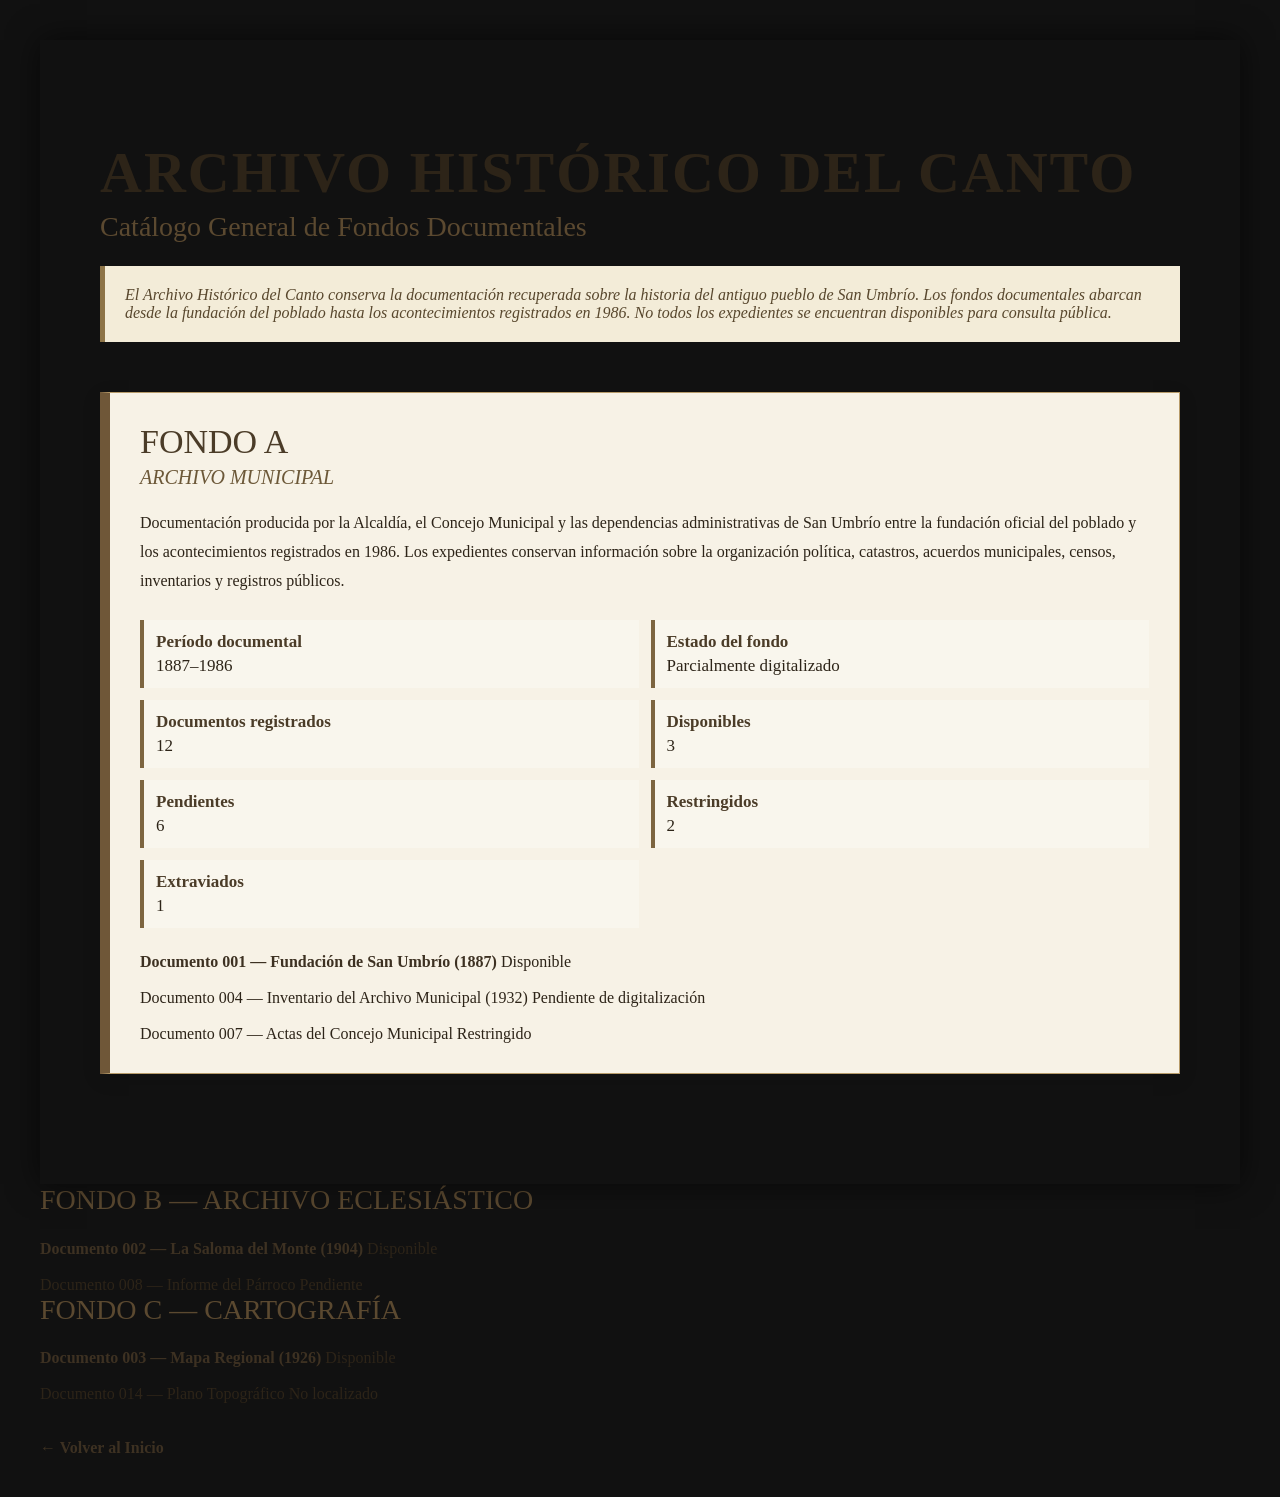
==== archivo.html @ 03e91db5 "Remove document status sections from archivo.html Removed sections displaying document counts." ====
<!DOCTYPE html>

<html lang="es">
<head>

<meta charset="UTF-8">

<meta name="viewport" content="width=device-width, initial-scale=1.0">

<title>Archivo Histórico del Canto</title>

<link rel="stylesheet" href="css/estilo.css">

</head>

<body>

  <div class="documento">

<h1>ARCHIVO HISTÓRICO DEL CANTO</h1>

<h2>Catálogo General de Fondos Documentales</h2>

<div class="nota">

El Archivo Histórico del Canto conserva la documentación recuperada sobre la historia del antiguo pueblo de San Umbrío.

Los fondos documentales abarcan desde la fundación del poblado hasta los acontecimientos registrados en 1986.

No todos los expedientes se encuentran disponibles para consulta pública.

</div>

<div class="fondo-documental">

<h2>FONDO A</h2>

<div class="subtitulo-fondo">

ARCHIVO MUNICIPAL

</div>

<div class="descripcion-fondo">

Documentación producida por la Alcaldía, el Concejo Municipal y las dependencias administrativas de San Umbrío entre la fundación oficial del poblado y los acontecimientos registrados en 1986.

Los expedientes conservan información sobre la organización política, catastros, acuerdos municipales, censos, inventarios y registros públicos.

</div>

<div class="estadisticas">

<div class="estadistica">

<strong>Período documental</strong>

1887–1986

</div>

<div class="estadistica">

<strong>Estado del fondo</strong>

Parcialmente digitalizado

</div>

<div class="estadistica">

<strong>Documentos registrados</strong>

12

</div>

<div class="estadistica">

<strong>Disponibles</strong>

3

</div>

<div class="estadistica">

<strong>Pendientes</strong>

6

</div>

<div class="estadistica">

<strong>Restringidos</strong>

2

</div>

<div class="estadistica">

<strong>Extraviados</strong>

1

</div>

</div>



<a href="fundacion.html">

Documento 001 — Fundación de San Umbrío (1887)

</a>

<span class="estado">

Disponible

</span>

<br><br>

Documento 004 — Inventario del Archivo Municipal (1932)

<span class="estado">

Pendiente de digitalización

</span>

<br><br>

Documento 007 — Actas del Concejo Municipal

<span class="estado">

Restringido

</span>

</div>

</div>

<h2>FONDO B — ARCHIVO ECLESIÁSTICO</h2>
<div class="fondo">

<a href="saloma1904.html">

Documento 002 — La Saloma del Monte (1904)

</a>

<span class="estado">

Disponible

</span>

<br><br>

Documento 008 — Informe del Párroco

<span class="estado">

Pendiente

</span>

</div>

<h2>FONDO C — CARTOGRAFÍA</h2>

<div class="fondo">

<a href="mapa1926.html">

Documento 003 — Mapa Regional (1926)

</a>

<span class="estado">

Disponible

</span>

<br><br>

Documento 014 — Plano Topográfico

<span class="estado">

No localizado

</span>

</div>

<br><br>

<a href="index.html">

← Volver al Inicio

</a>
</div>
</body>
</html>
---- css/estilo.css ----
/*==================================================
ARCHIVO HISTÓRICO DEL CANTO
ESTILO OFICIAL v1.0
==================================================*/


/*---------------------------------
CONFIGURACIÓN GENERAL
----------------------------------*/

body{

background:#111;
color:#2d2418;

font-family:Georgia, "Times New Roman", serif;

margin:0;

padding:40px;

}


/*---------------------------------
CONTENEDOR DEL DOCUMENTO
----------------------------------*/

.documento{

max-width:1100px;

margin:auto;

background-image:url("../textura-papel.jpg");

background-size:cover;

background-repeat:repeat;

padding:60px;

box-shadow:0 0 30px rgba(0,0,0,.6);

position:relative;

}


/*---------------------------------
ENCABEZADO
----------------------------------*/

.logo{

width:220px;

margin-bottom:20px;

}

h1{

font-size:58px;

margin-bottom:5px;

letter-spacing:2px;

}

h2{

font-size:28px;

font-weight:normal;

margin-top:0;

color:#5b4930;

}

h3{

font-size:22px;

margin-top:40px;

border-bottom:1px solid #666;

padding-bottom:8px;

}


/*---------------------------------
FICHA TÉCNICA
----------------------------------*/

.ficha{

background:rgba(255,255,255,.45);

border-left:6px solid #7d6540;

padding:25px;

margin:35px 0;

font-size:18px;

}


/*---------------------------------
CAJAS
----------------------------------*/

.bloque{

background:rgba(255,255,255,.35);

padding:30px;

margin-top:35px;

border-left:5px solid #777;

}


/*---------------------------------
IMÁGENES
----------------------------------*/

.imagen{

width:100%;

margin-top:30px;

margin-bottom:30px;

border:2px solid #444;

box-shadow:0 0 20px rgba(0,0,0,.25);

}


/*---------------------------------
SELLOS
----------------------------------*/

.sello{

position:absolute;

width:170px;

opacity:.82;

}

.sello-superior{

top:35px;

right:35px;

}

.sello-centro{

top:260px;

right:80px;

}

.sello-inferior{

bottom:45px;

right:45px;

}


/*---------------------------------
OBJETOS
----------------------------------*/

.grapa{

position:absolute;

top:-12px;

left:45px;

width:85px;

}

.clip{

position:absolute;

top:-8px;

right:160px;

width:80px;

transform:rotate(12deg);

}

.cinta{

position:absolute;

top:-15px;

left:40%;

width:160px;

opacity:.82;

}

.mancha{

position:absolute;

bottom:140px;

left:60px;

width:170px;

opacity:.23;

}


/*---------------------------------
ENLACES
----------------------------------*/

a{

color:#3d3122;

text-decoration:none;

font-weight:bold;

}

a:hover{

text-decoration:underline;

}


/*---------------------------------
BOTONES
----------------------------------*/

.boton{

display:inline-block;

background:#4b3b26;

color:white;

padding:12px 28px;

margin-top:25px;

text-decoration:none;

transition:.3s;

}

.boton:hover{

background:#222;

}


/*---------------------------------
LISTAS
----------------------------------*/

ul{

line-height:2;

}


/*---------------------------------
TABLAS
----------------------------------*/

table{

width:100%;

border-collapse:collapse;

margin-top:25px;

}

th{

background:#6d5939;

color:white;

padding:12px;

}

td{

padding:12px;

border-bottom:1px solid #999;

}


/*---------------------------------
NOTAS DEL INVESTIGADOR
----------------------------------*/

.nota{

font-style:italic;

color:#58472d;

background:#f3ecd8;

padding:20px;

border-left:5px solid #8d7447;

}


/*---------------------------------
PIE
----------------------------------*/

.footer{

margin-top:80px;

font-size:14px;

color:#6f6453;

text-align:center;

border-top:1px solid #999;

padding-top:20px;

}


/*---------------------------------
RESPONSIVE
----------------------------------*/

@media(max-width:900px){

.documento{

padding:25px;

}

h1{

font-size:42px;

}

.logo{

width:160px;

}

.sello{

width:120px;

}

.grapa{

width:60px;

}

.clip{

width:55px;

}

.cinta{

width:120px;

}

}
/*=========================================
FONDOS DOCUMENTALES
=========================================*/

.fondo-documental{

background:rgba(255,255,255,.18);

border-left:8px solid #7b6540;

padding:25px;

margin-top:35px;

margin-bottom:40px;

box-shadow:0 0 15px rgba(0,0,0,.25);

}

.fondo-documental h2{

margin-top:0;

margin-bottom:10px;

font-size:30px;

color:#5f4a2f;

}

.estadisticas{

display:grid;

grid-template-columns:repeat(2,1fr);

gap:12px;

margin-top:20px;

margin-bottom:25px;

font-size:17px;

}

.estadisticas div{

background:rgba(255,255,255,.25);

padding:12px;

border-left:4px solid #7d6540;

}
/*=========================================
FICHA DE FONDO DOCUMENTAL
=========================================*/

.fondo-documental{

background:#f7f2e6;

border:1px solid #b79b69;

border-left:10px solid #6f5738;

padding:30px;

margin:50px 0;

box-shadow:0 5px 18px rgba(0,0,0,.12);

}

.fondo-documental h2{

margin-top:0;

margin-bottom:5px;

color:#4b3c28;

font-size:34px;

}

.subtitulo-fondo{

font-size:20px;

font-style:italic;

color:#6c5838;

margin-bottom:20px;

}

.descripcion-fondo{

margin-bottom:25px;

line-height:1.8;

}

.estadisticas{

display:grid;

grid-template-columns:repeat(2,minmax(220px,1fr));

gap:12px;

margin-bottom:25px;

}

.estadistica{

background:#fffdf8;

border-left:5px solid #8a6b43;

padding:12px 15px;

}

.estadistica strong{

display:block;

color:#4b3c28;

margin-bottom:4px;

}
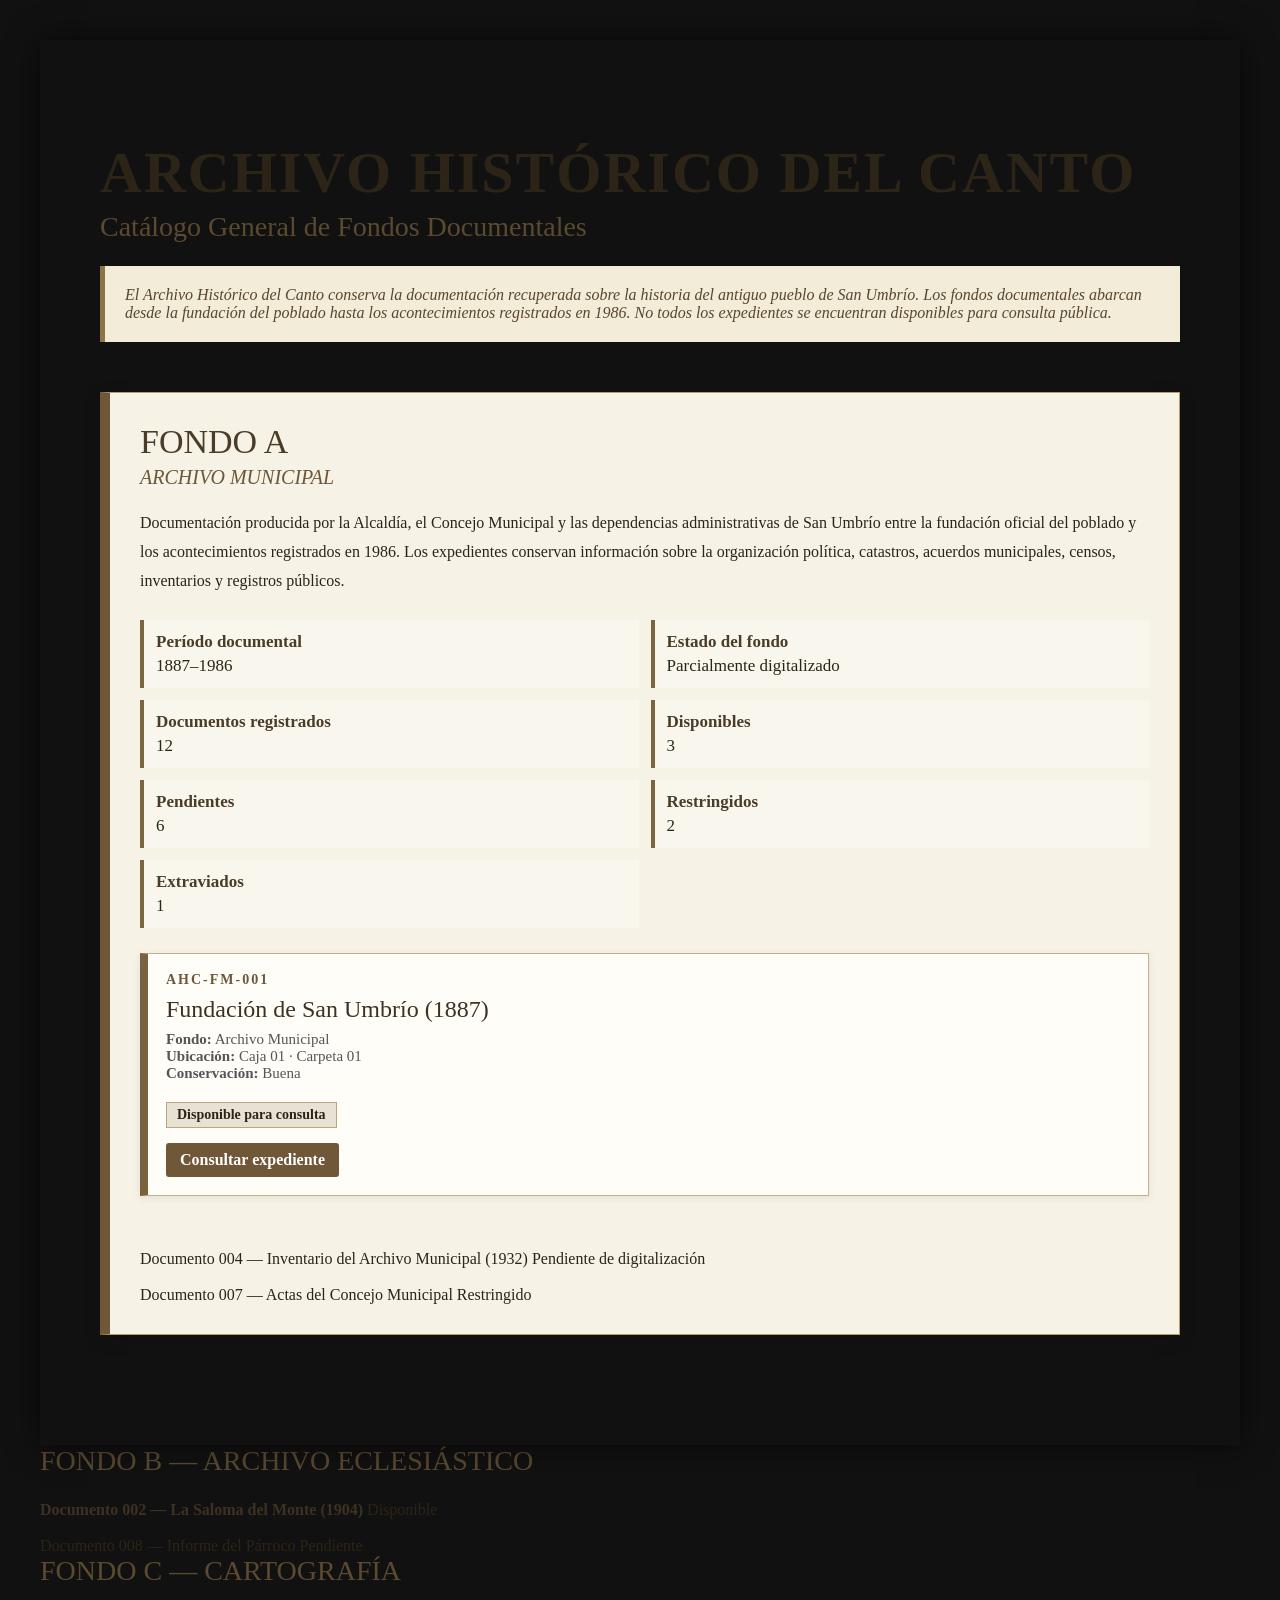
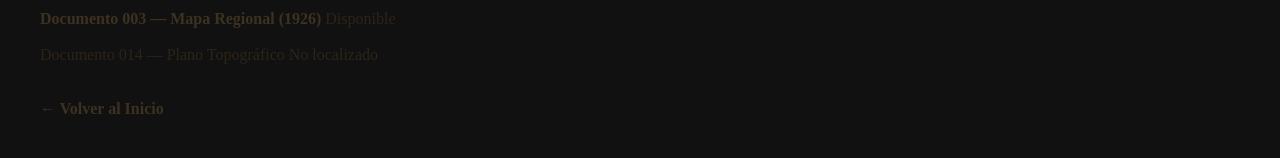
==== commit 9111a554: "Update archivo.html with document information Added document details and metadata for Fundación de S" ====
--- a/archivo.html
+++ b/archivo.html
@@ -111,17 +111,45 @@
 
 
 
-<a href="fundacion.html">
-
-Documento 001 — Fundación de San Umbrío (1887)
-
-</a>
-
-<span class="estado">
-
-Disponible
-
-</span>
+<div class="ficha-documento">
+
+<div class="codigo">
+
+AHC-FM-001
+
+</div>
+
+<div class="titulo-documento">
+
+Fundación de San Umbrío (1887)
+
+</div>
+
+<div class="meta">
+
+<b>Fondo:</b> Archivo Municipal<br>
+
+<b>Ubicación:</b> Caja 01 · Carpeta 01<br>
+
+<b>Conservación:</b> Buena
+
+</div>
+
+<div class="estado-documento">
+
+Disponible para consulta
+
+</div>
+
+<br>
+
+<a class="boton-expediente" href="fundacion.html">
+
+Consultar expediente
+
+</a>
+
+</div>
 
 <br><br>
 
--- a/css/estilo.css
+++ b/css/estilo.css
@@ -570,3 +570,98 @@
 margin-bottom:4px;
 
 }
+/*=========================================
+FICHAS ARCHIVÍSTICAS
+=========================================*/
+
+.ficha-documento{
+
+background:#fffdf8;
+
+border:1px solid #c5b08a;
+
+border-left:8px solid #7a6240;
+
+padding:18px;
+
+margin:18px 0;
+
+box-shadow:0 2px 8px rgba(0,0,0,.08);
+
+}
+
+.codigo{
+
+font-size:14px;
+
+font-weight:bold;
+
+letter-spacing:2px;
+
+color:#6d5739;
+
+text-transform:uppercase;
+
+}
+
+.titulo-documento{
+
+font-size:24px;
+
+margin:8px 0;
+
+color:#3f3121;
+
+}
+
+.meta{
+
+font-size:15px;
+
+color:#555;
+
+margin-bottom:10px;
+
+}
+
+.estado-documento{
+
+display:inline-block;
+
+padding:4px 10px;
+
+background:#e8e2d5;
+
+border:1px solid #bca57f;
+
+font-size:14px;
+
+font-weight:bold;
+
+margin-top:10px;
+
+}
+
+.boton-expediente{
+
+display:inline-block;
+
+margin-top:15px;
+
+padding:8px 14px;
+
+background:#6f5738;
+
+color:white;
+
+text-decoration:none;
+
+border-radius:3px;
+
+}
+
+.boton-expediente:hover{
+
+background:#4f3e28;
+
+}
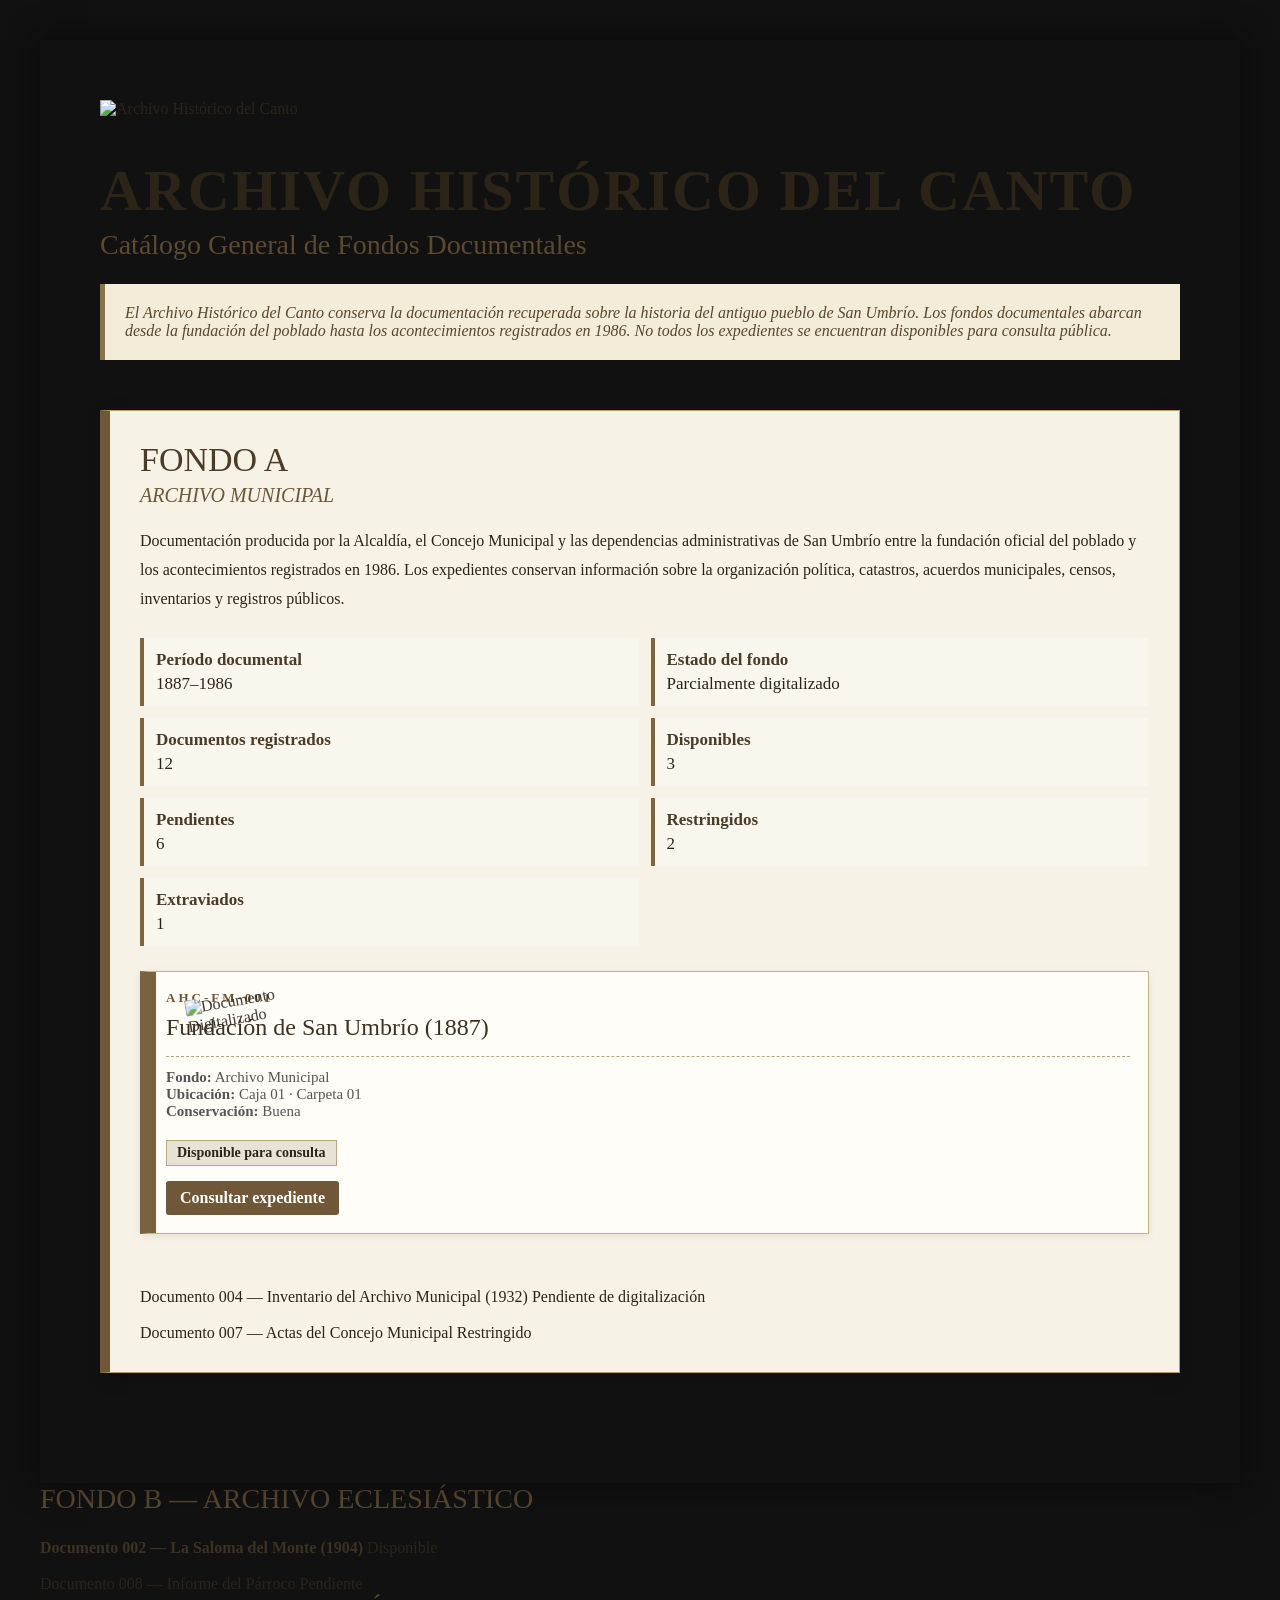
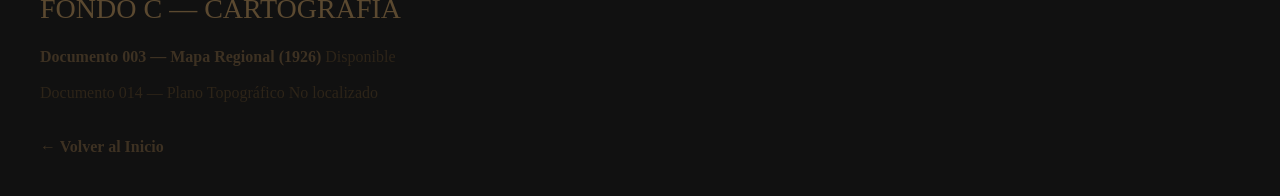
==== commit 995e9eaf: "Add images to archivo.html" ====
--- a/archivo.html
+++ b/archivo.html
@@ -17,6 +17,11 @@
 
   <div class="documento">
 
+    <img
+src="imagenes/logo-ahc.png"
+class="logo-ahc"
+alt="Archivo Histórico del Canto">
+
 <h1>ARCHIVO HISTÓRICO DEL CANTO</h1>
 
 <h2>Catálogo General de Fondos Documentales</h2>
@@ -112,6 +117,11 @@
 
 
 <div class="ficha-documento">
+
+  <img
+src="imagenes/sello-digitalizado.png"
+class="sello"
+alt="Documento Digitalizado">
 
 <div class="codigo">
 
--- a/css/estilo.css
+++ b/css/estilo.css
@@ -665,3 +665,70 @@
 background:#4f3e28;
 
 }
+/*=========================================
+SELLOS Y ETIQUETAS
+=========================================*/
+
+.sello{
+
+float:right;
+
+width:120px;
+
+opacity:.90;
+
+margin-left:20px;
+
+margin-bottom:10px;
+
+transform:rotate(-10deg);
+
+}
+
+.codigo{
+
+letter-spacing:3px;
+
+font-size:13px;
+
+font-weight:bold;
+
+color:#6b5434;
+
+}
+
+.meta{
+
+border-top:1px dashed #bca47a;
+
+padding-top:12px;
+
+margin-top:15px;
+
+}
+
+.ficha-documento{
+
+position:relative;
+
+overflow:hidden;
+
+}
+
+.ficha-documento::before{
+
+content:"";
+
+position:absolute;
+
+top:0;
+
+left:0;
+
+width:8px;
+
+height:100%;
+
+background:#7a6240;
+
+}
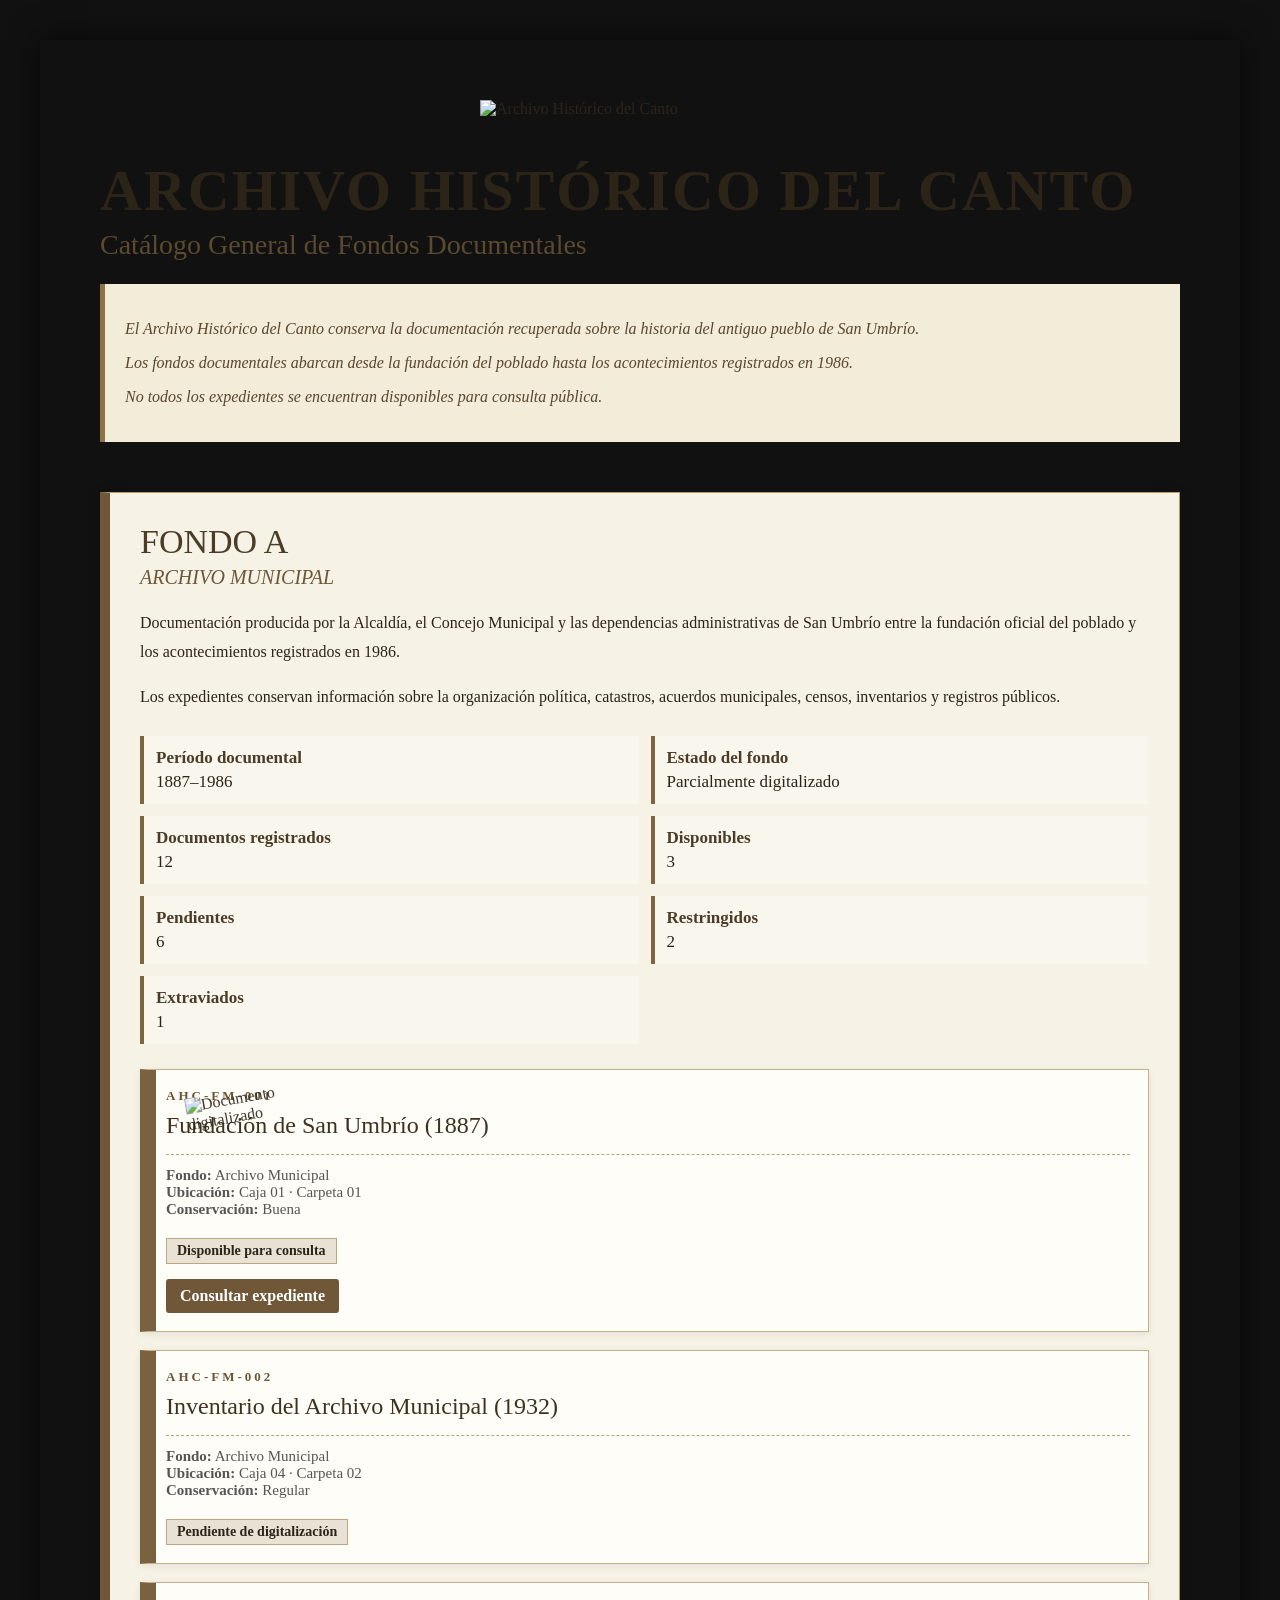
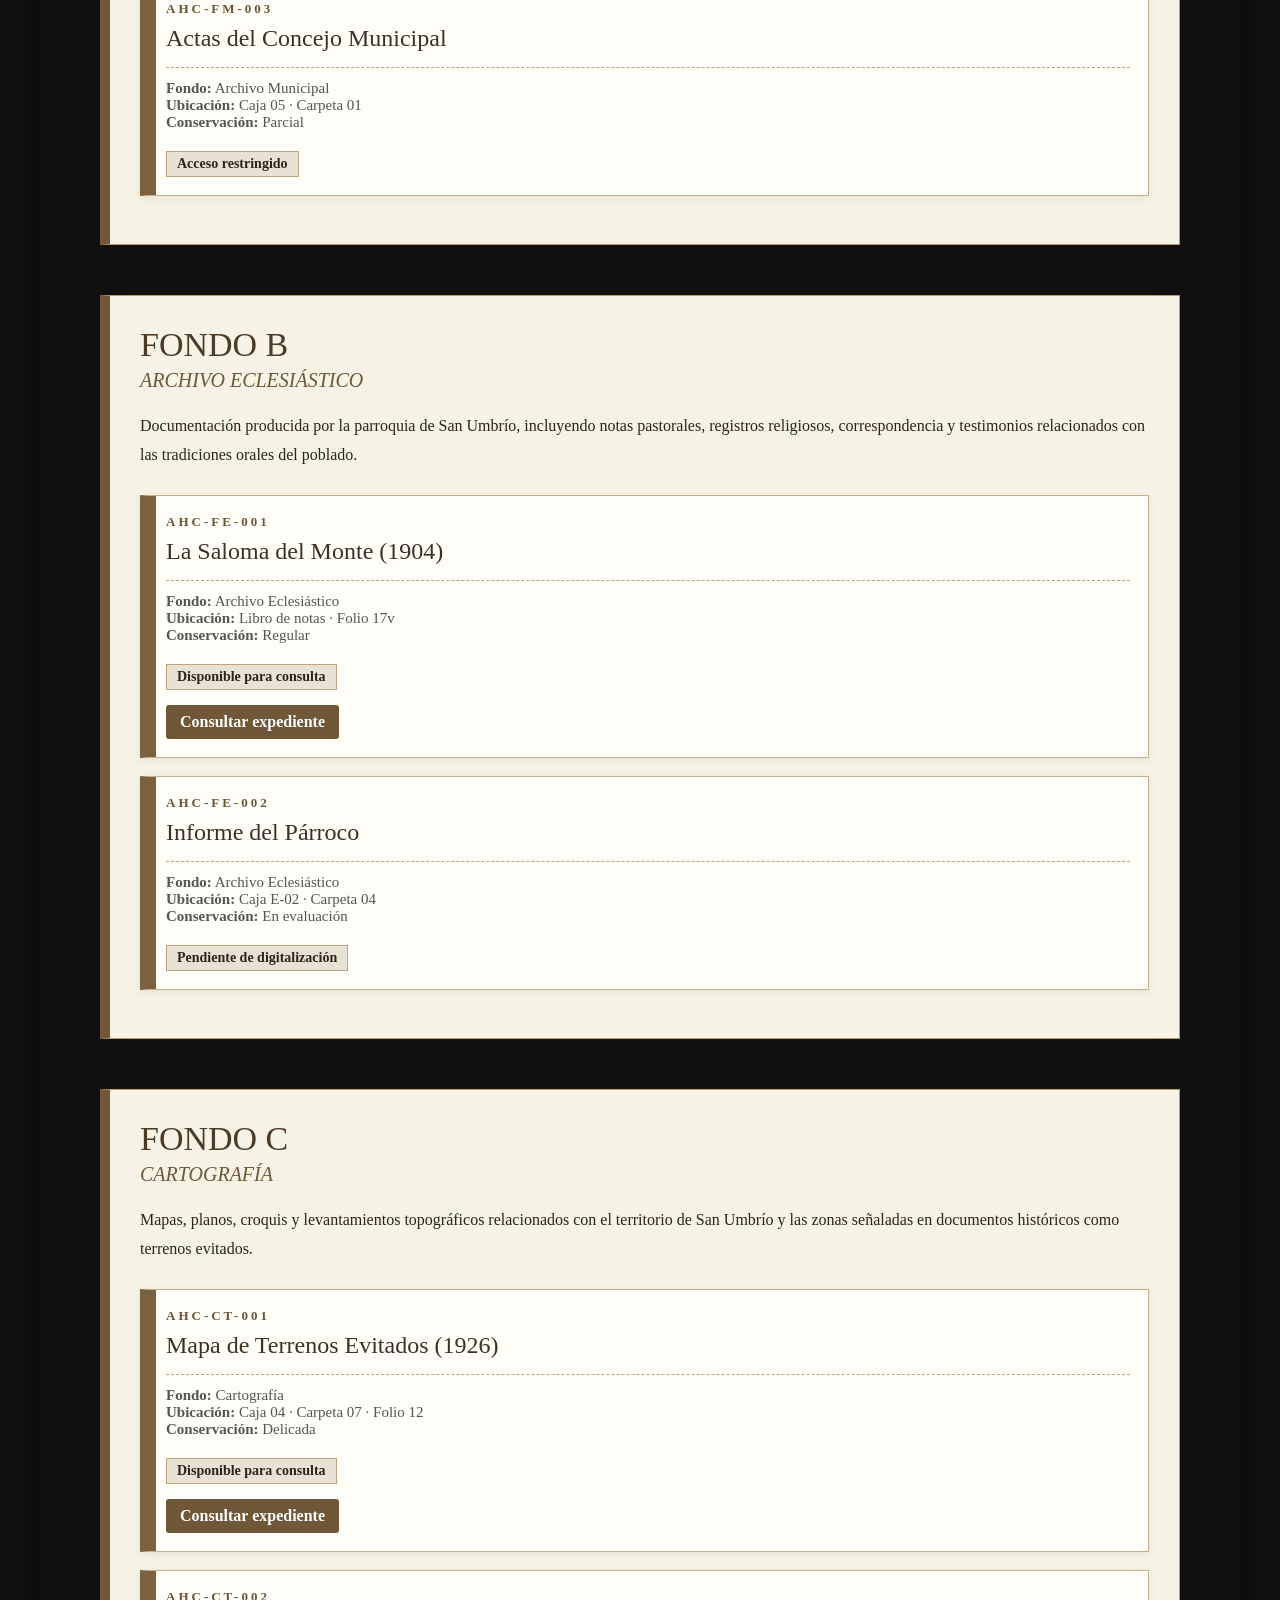
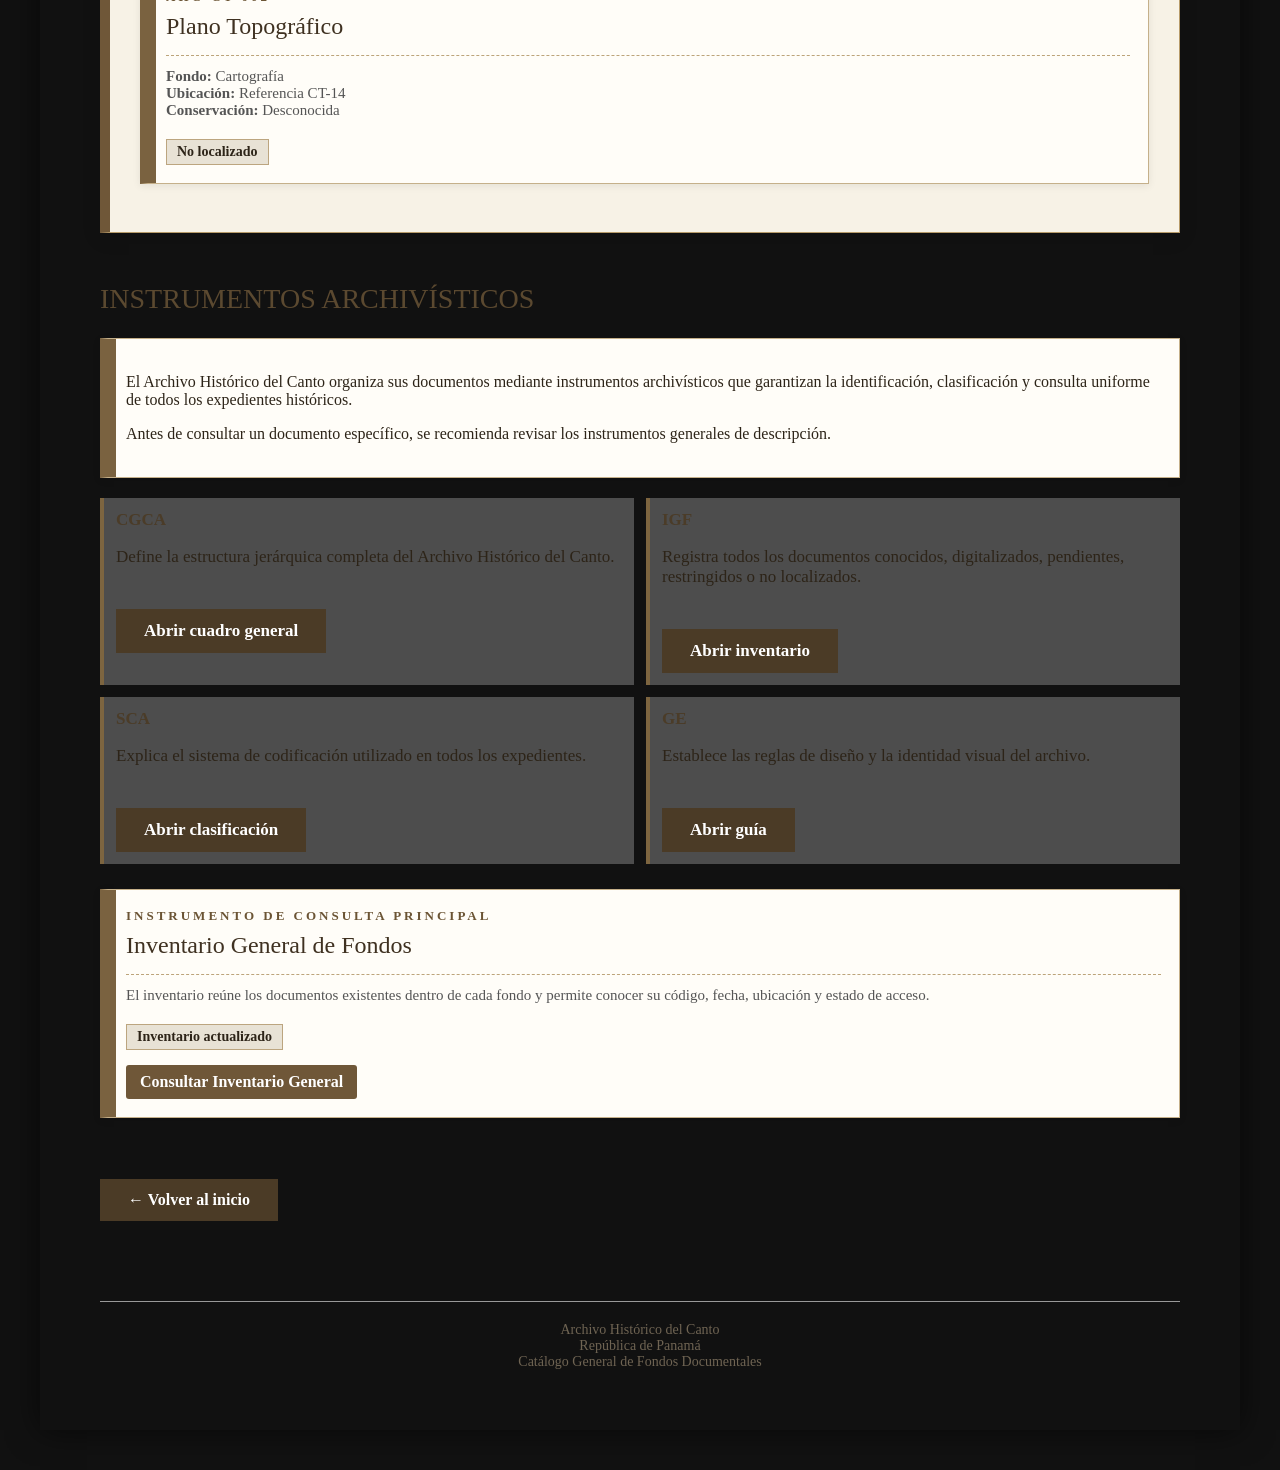
==== commit 20f44f18: "Enhance document descriptions and add new content Added new paragraphs and updated document descript" ====
--- a/archivo.html
+++ b/archivo.html
@@ -1,6 +1,7 @@
 <!DOCTYPE html>
 
 <html lang="es">
+
 <head>
 
 <meta charset="UTF-8">
@@ -15,9 +16,9 @@
 
 <body>
 
-  <div class="documento">
-
-    <img
+<div class="documento">
+
+<img
 src="imagenes/logo-ahc.png"
 class="logo-ahc"
 alt="Archivo Histórico del Canto">
@@ -28,13 +29,24 @@
 
 <div class="nota">
 
+<p>
 El Archivo Histórico del Canto conserva la documentación recuperada sobre la historia del antiguo pueblo de San Umbrío.
-
+</p>
+
+<p>
 Los fondos documentales abarcan desde la fundación del poblado hasta los acontecimientos registrados en 1986.
-
+</p>
+
+<p>
 No todos los expedientes se encuentran disponibles para consulta pública.
-
-</div>
+</p>
+
+</div>
+
+
+<!-- ==================================================
+FONDO A — ARCHIVO MUNICIPAL
+================================================== -->
 
 <div class="fondo-documental">
 
@@ -48,9 +60,13 @@
 
 <div class="descripcion-fondo">
 
+<p>
 Documentación producida por la Alcaldía, el Concejo Municipal y las dependencias administrativas de San Umbrío entre la fundación oficial del poblado y los acontecimientos registrados en 1986.
-
+</p>
+
+<p>
 Los expedientes conservan información sobre la organización política, catastros, acuerdos municipales, censos, inventarios y registros públicos.
+</p>
 
 </div>
 
@@ -115,13 +131,12 @@
 </div>
 
 
-
-<div class="ficha-documento">
-
-  <img
+<div class="ficha-documento">
+
+<img
 src="imagenes/sello-digitalizado.png"
 class="sello"
-alt="Documento Digitalizado">
+alt="Documento digitalizado">
 
 <div class="codigo">
 
@@ -161,92 +176,434 @@
 
 </div>
 
-<br><br>
-
-Documento 004 — Inventario del Archivo Municipal (1932)
-
-<span class="estado">
+
+<div class="ficha-documento">
+
+<div class="codigo">
+
+AHC-FM-002
+
+</div>
+
+<div class="titulo-documento">
+
+Inventario del Archivo Municipal (1932)
+
+</div>
+
+<div class="meta">
+
+<b>Fondo:</b> Archivo Municipal<br>
+
+<b>Ubicación:</b> Caja 04 · Carpeta 02<br>
+
+<b>Conservación:</b> Regular
+
+</div>
+
+<div class="estado-documento">
 
 Pendiente de digitalización
 
-</span>
-
-<br><br>
-
-Documento 007 — Actas del Concejo Municipal
-
-<span class="estado">
-
-Restringido
-
-</span>
-
-</div>
-
-</div>
-
-<h2>FONDO B — ARCHIVO ECLESIÁSTICO</h2>
-<div class="fondo">
-
-<a href="saloma1904.html">
-
-Documento 002 — La Saloma del Monte (1904)
-
-</a>
-
-<span class="estado">
-
-Disponible
-
-</span>
-
-<br><br>
-
-Documento 008 — Informe del Párroco
-
-<span class="estado">
-
-Pendiente
-
-</span>
-
-</div>
-
-<h2>FONDO C — CARTOGRAFÍA</h2>
-
-<div class="fondo">
-
-<a href="mapa1926.html">
-
-Documento 003 — Mapa Regional (1926)
-
-</a>
-
-<span class="estado">
-
-Disponible
-
-</span>
-
-<br><br>
-
-Documento 014 — Plano Topográfico
-
-<span class="estado">
+</div>
+
+</div>
+
+
+<div class="ficha-documento">
+
+<div class="codigo">
+
+AHC-FM-003
+
+</div>
+
+<div class="titulo-documento">
+
+Actas del Concejo Municipal
+
+</div>
+
+<div class="meta">
+
+<b>Fondo:</b> Archivo Municipal<br>
+
+<b>Ubicación:</b> Caja 05 · Carpeta 01<br>
+
+<b>Conservación:</b> Parcial
+
+</div>
+
+<div class="estado-documento">
+
+Acceso restringido
+
+</div>
+
+</div>
+
+</div>
+
+
+<!-- ==================================================
+FONDO B — ARCHIVO ECLESIÁSTICO
+================================================== -->
+
+<div class="fondo-documental">
+
+<h2>FONDO B</h2>
+
+<div class="subtitulo-fondo">
+
+ARCHIVO ECLESIÁSTICO
+
+</div>
+
+<div class="descripcion-fondo">
+
+<p>
+Documentación producida por la parroquia de San Umbrío, incluyendo notas pastorales, registros religiosos, correspondencia y testimonios relacionados con las tradiciones orales del poblado.
+</p>
+
+</div>
+
+
+<div class="ficha-documento">
+
+<div class="codigo">
+
+AHC-FE-001
+
+</div>
+
+<div class="titulo-documento">
+
+La Saloma del Monte (1904)
+
+</div>
+
+<div class="meta">
+
+<b>Fondo:</b> Archivo Eclesiástico<br>
+
+<b>Ubicación:</b> Libro de notas · Folio 17v<br>
+
+<b>Conservación:</b> Regular
+
+</div>
+
+<div class="estado-documento">
+
+Disponible para consulta
+
+</div>
+
+<br>
+
+<a class="boton-expediente" href="saloma1904.html">
+
+Consultar expediente
+
+</a>
+
+</div>
+
+
+<div class="ficha-documento">
+
+<div class="codigo">
+
+AHC-FE-002
+
+</div>
+
+<div class="titulo-documento">
+
+Informe del Párroco
+
+</div>
+
+<div class="meta">
+
+<b>Fondo:</b> Archivo Eclesiástico<br>
+
+<b>Ubicación:</b> Caja E-02 · Carpeta 04<br>
+
+<b>Conservación:</b> En evaluación
+
+</div>
+
+<div class="estado-documento">
+
+Pendiente de digitalización
+
+</div>
+
+</div>
+
+</div>
+
+
+<!-- ==================================================
+FONDO C — CARTOGRAFÍA
+================================================== -->
+
+<div class="fondo-documental">
+
+<h2>FONDO C</h2>
+
+<div class="subtitulo-fondo">
+
+CARTOGRAFÍA
+
+</div>
+
+<div class="descripcion-fondo">
+
+<p>
+Mapas, planos, croquis y levantamientos topográficos relacionados con el territorio de San Umbrío y las zonas señaladas en documentos históricos como terrenos evitados.
+</p>
+
+</div>
+
+
+<div class="ficha-documento">
+
+<div class="codigo">
+
+AHC-CT-001
+
+</div>
+
+<div class="titulo-documento">
+
+Mapa de Terrenos Evitados (1926)
+
+</div>
+
+<div class="meta">
+
+<b>Fondo:</b> Cartografía<br>
+
+<b>Ubicación:</b> Caja 04 · Carpeta 07 · Folio 12<br>
+
+<b>Conservación:</b> Delicada
+
+</div>
+
+<div class="estado-documento">
+
+Disponible para consulta
+
+</div>
+
+<br>
+
+<a class="boton-expediente" href="mapa1926.html">
+
+Consultar expediente
+
+</a>
+
+</div>
+
+
+<div class="ficha-documento">
+
+<div class="codigo">
+
+AHC-CT-002
+
+</div>
+
+<div class="titulo-documento">
+
+Plano Topográfico
+
+</div>
+
+<div class="meta">
+
+<b>Fondo:</b> Cartografía<br>
+
+<b>Ubicación:</b> Referencia CT-14<br>
+
+<b>Conservación:</b> Desconocida
+
+</div>
+
+<div class="estado-documento">
 
 No localizado
 
-</span>
-
-</div>
-
-<br><br>
-
-<a href="index.html">
-
-← Volver al Inicio
-
-</a>
-</div>
+</div>
+
+</div>
+
+</div>
+
+
+<!-- ==================================================
+INSTRUMENTOS ARCHIVÍSTICOS
+================================================== -->
+
+<div class="panel-instrumentos">
+
+<h2>INSTRUMENTOS ARCHIVÍSTICOS</h2>
+
+<div class="ficha-documento">
+
+<p>
+El Archivo Histórico del Canto organiza sus documentos mediante instrumentos archivísticos que garantizan la identificación, clasificación y consulta uniforme de todos los expedientes históricos.
+</p>
+
+<p>
+Antes de consultar un documento específico, se recomienda revisar los instrumentos generales de descripción.
+</p>
+
+</div>
+
+
+<div class="estadisticas">
+
+<div class="estadistica">
+
+<strong>CGCA</strong>
+
+<p>
+Define la estructura jerárquica completa del Archivo Histórico del Canto.
+</p>
+
+<a href="cgca.html" class="boton">
+
+Abrir cuadro general
+
+</a>
+
+</div>
+
+
+<div class="estadistica">
+
+<strong>IGF</strong>
+
+<p>
+Registra todos los documentos conocidos, digitalizados, pendientes, restringidos o no localizados.
+</p>
+
+<a href="igf.html" class="boton">
+
+Abrir inventario
+
+</a>
+
+</div>
+
+
+<div class="estadistica">
+
+<strong>SCA</strong>
+
+<p>
+Explica el sistema de codificación utilizado en todos los expedientes.
+</p>
+
+<a href="clasificacion.html" class="boton">
+
+Abrir clasificación
+
+</a>
+
+</div>
+
+
+<div class="estadistica">
+
+<strong>GE</strong>
+
+<p>
+Establece las reglas de diseño y la identidad visual del archivo.
+</p>
+
+<a href="guia-estilo.html" class="boton">
+
+Abrir guía
+
+</a>
+
+</div>
+
+</div>
+
+</div>
+
+
+<!-- ==================================================
+ACCESO DESTACADO AL INVENTARIO
+================================================== -->
+
+<div class="ficha-documento">
+
+<div class="codigo">
+
+INSTRUMENTO DE CONSULTA PRINCIPAL
+
+</div>
+
+<div class="titulo-documento">
+
+Inventario General de Fondos
+
+</div>
+
+<div class="meta">
+
+El inventario reúne los documentos existentes dentro de cada fondo y permite conocer su código, fecha, ubicación y estado de acceso.
+
+</div>
+
+<div class="estado-documento">
+
+Inventario actualizado
+
+</div>
+
+<br>
+
+<a class="boton-expediente" href="igf.html">
+
+Consultar Inventario General
+
+</a>
+
+</div>
+
+
+<br>
+
+<a href="index.html" class="boton">
+
+← Volver al inicio
+
+</a>
+
+
+<div class="footer">
+
+Archivo Histórico del Canto
+
+<br>
+
+República de Panamá
+
+<br>
+
+Catálogo General de Fondos Documentales
+
+</div>
+
+</div>
+
 </body>
+
 </html>
--- a/css/estilo.css
+++ b/css/estilo.css
@@ -732,3 +732,133 @@
 background:#7a6240;
 
 }
+.logo-ahc{
+
+display:block;
+
+width:320px;
+
+margin:0 auto 25px auto;
+
+}
+/*=========================================
+INVENTARIO GENERAL DE FONDOS
+=========================================*/
+
+.resumen-inventario{
+display:grid;
+grid-template-columns:repeat(4,minmax(140px,1fr));
+gap:15px;
+margin:30px 0 45px 0;
+}
+
+.dato-inventario{
+background:rgba(255,255,255,.42);
+border:1px solid #b9a47c;
+border-top:5px solid #70583a;
+padding:18px;
+text-align:center;
+}
+
+.dato-inventario strong{
+display:block;
+font-size:30px;
+color:#493823;
+margin-bottom:5px;
+}
+
+.seccion-inventario{
+margin-top:55px;
+padding-top:20px;
+border-top:2px solid #766044;
+}
+
+.seccion-inventario h2{
+margin-bottom:5px;
+}
+
+.codigo-fondo{
+font-size:14px;
+letter-spacing:3px;
+font-weight:bold;
+color:#735b3b;
+}
+
+.tabla-inventario{
+width:100%;
+border-collapse:collapse;
+margin:25px 0 40px 0;
+background:rgba(255,255,255,.28);
+}
+
+.tabla-inventario th{
+background:#5f4b31;
+color:#fff;
+padding:13px;
+text-align:left;
+}
+
+.tabla-inventario td{
+padding:13px;
+border-bottom:1px solid #b7a37f;
+vertical-align:top;
+}
+
+.tabla-inventario tr:hover{
+background:rgba(255,255,255,.35);
+}
+
+.etiqueta{
+display:inline-block;
+padding:4px 9px;
+font-size:12px;
+font-weight:bold;
+letter-spacing:.5px;
+border:1px solid #9b8764;
+background:#ece4d4;
+color:#493a27;
+}
+
+.etiqueta-disponible{
+background:#dfe7d7;
+border-color:#87966f;
+}
+
+.etiqueta-pendiente{
+background:#eee5cf;
+border-color:#aa9362;
+}
+
+.etiqueta-restringido{
+background:#e5d7d4;
+border-color:#9b6c65;
+}
+
+.etiqueta-no-localizado{
+background:#d8d8d8;
+border-color:#777;
+}
+
+.descripcion-corta{
+font-size:14px;
+color:#5c5142;
+margin-top:5px;
+}
+
+.enlace-inventario{
+font-weight:bold;
+text-decoration:underline;
+}
+
+@media(max-width:800px){
+
+.resumen-inventario{
+grid-template-columns:repeat(2,1fr);
+}
+
+.tabla-inventario{
+display:block;
+overflow-x:auto;
+}
+
+}
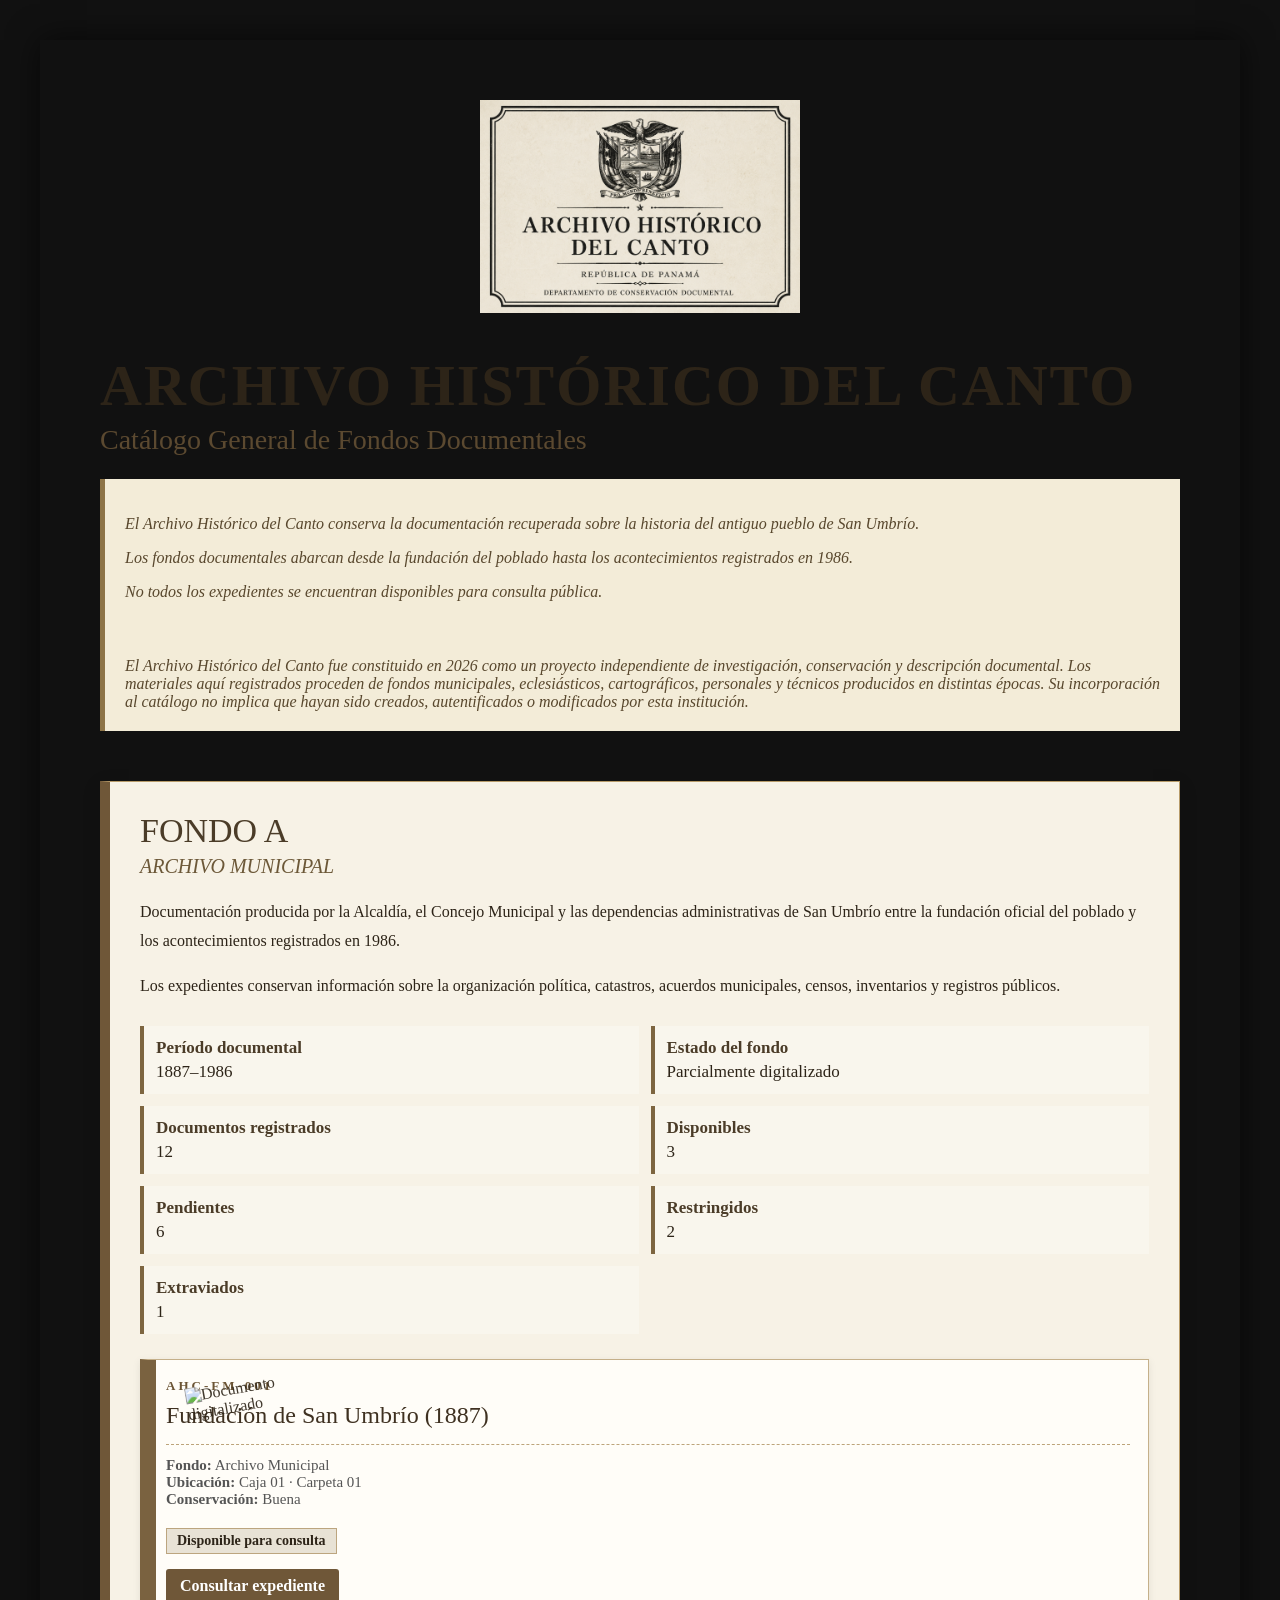
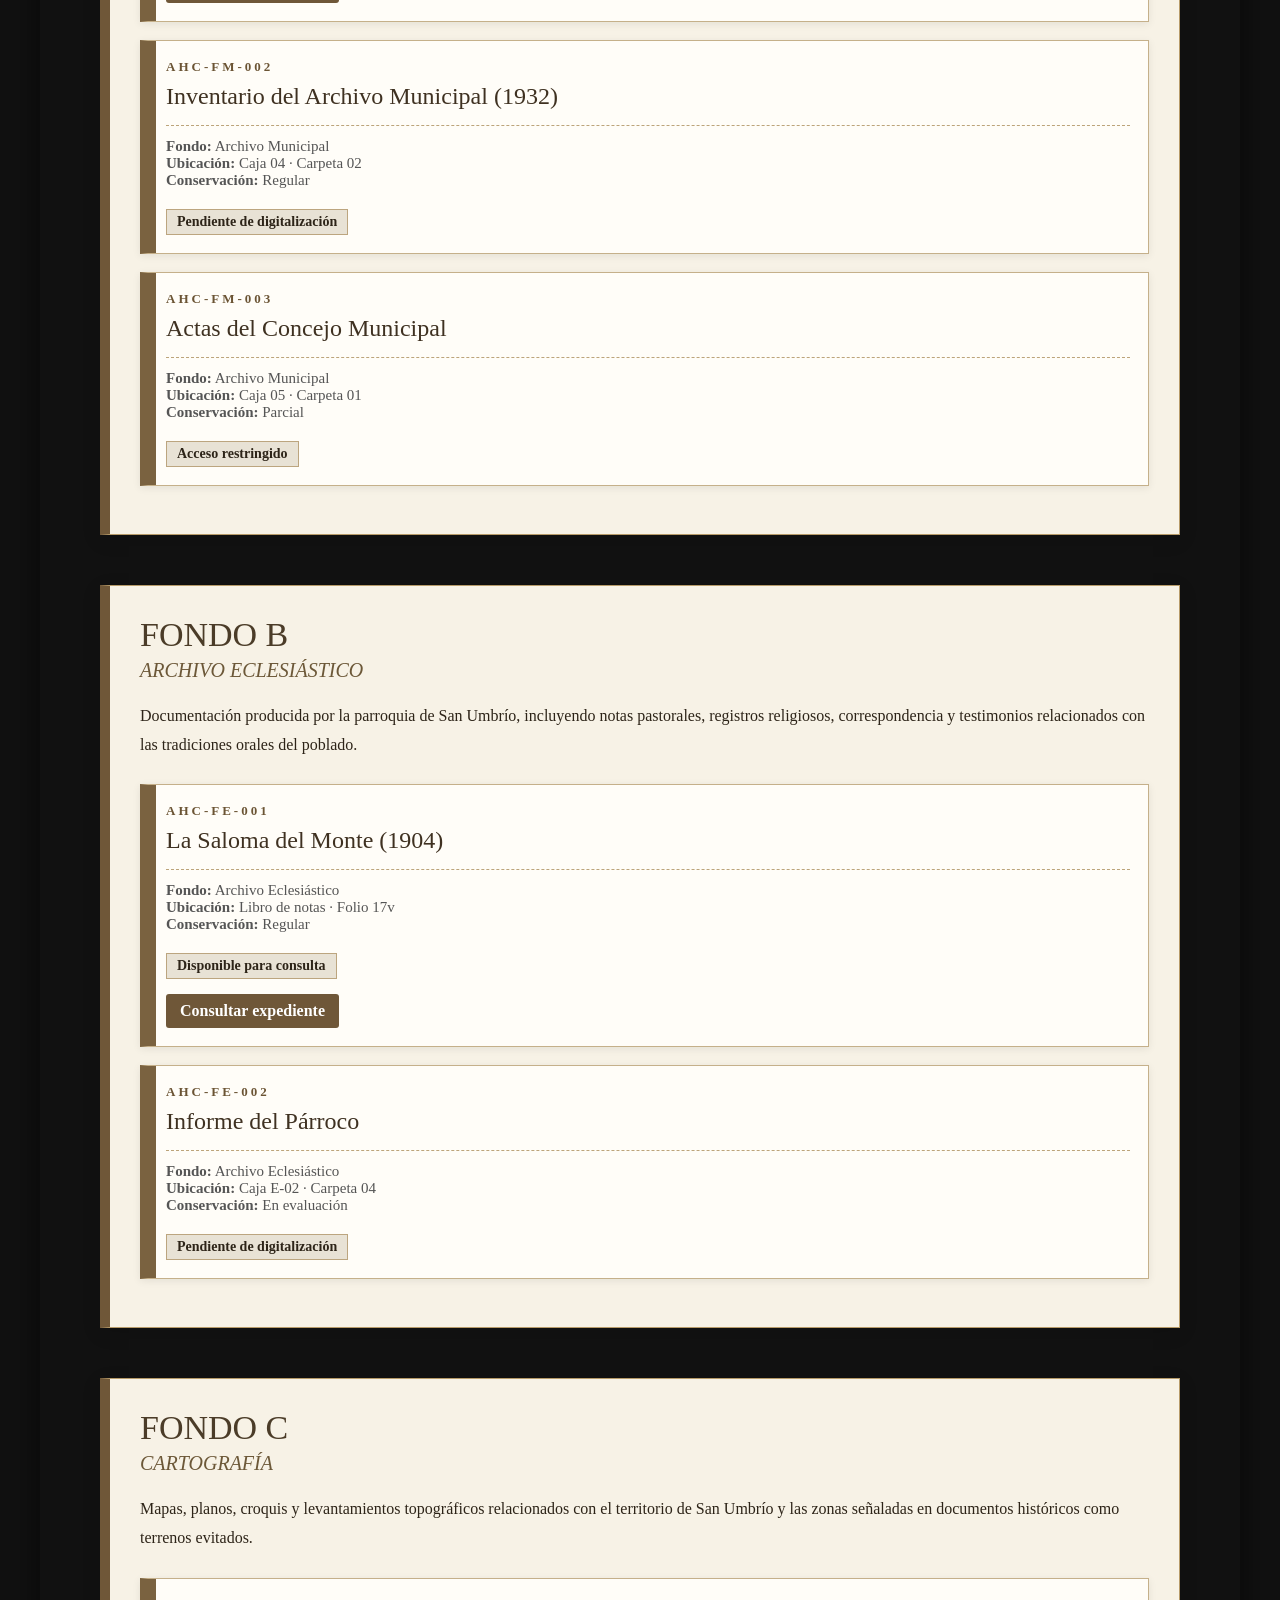
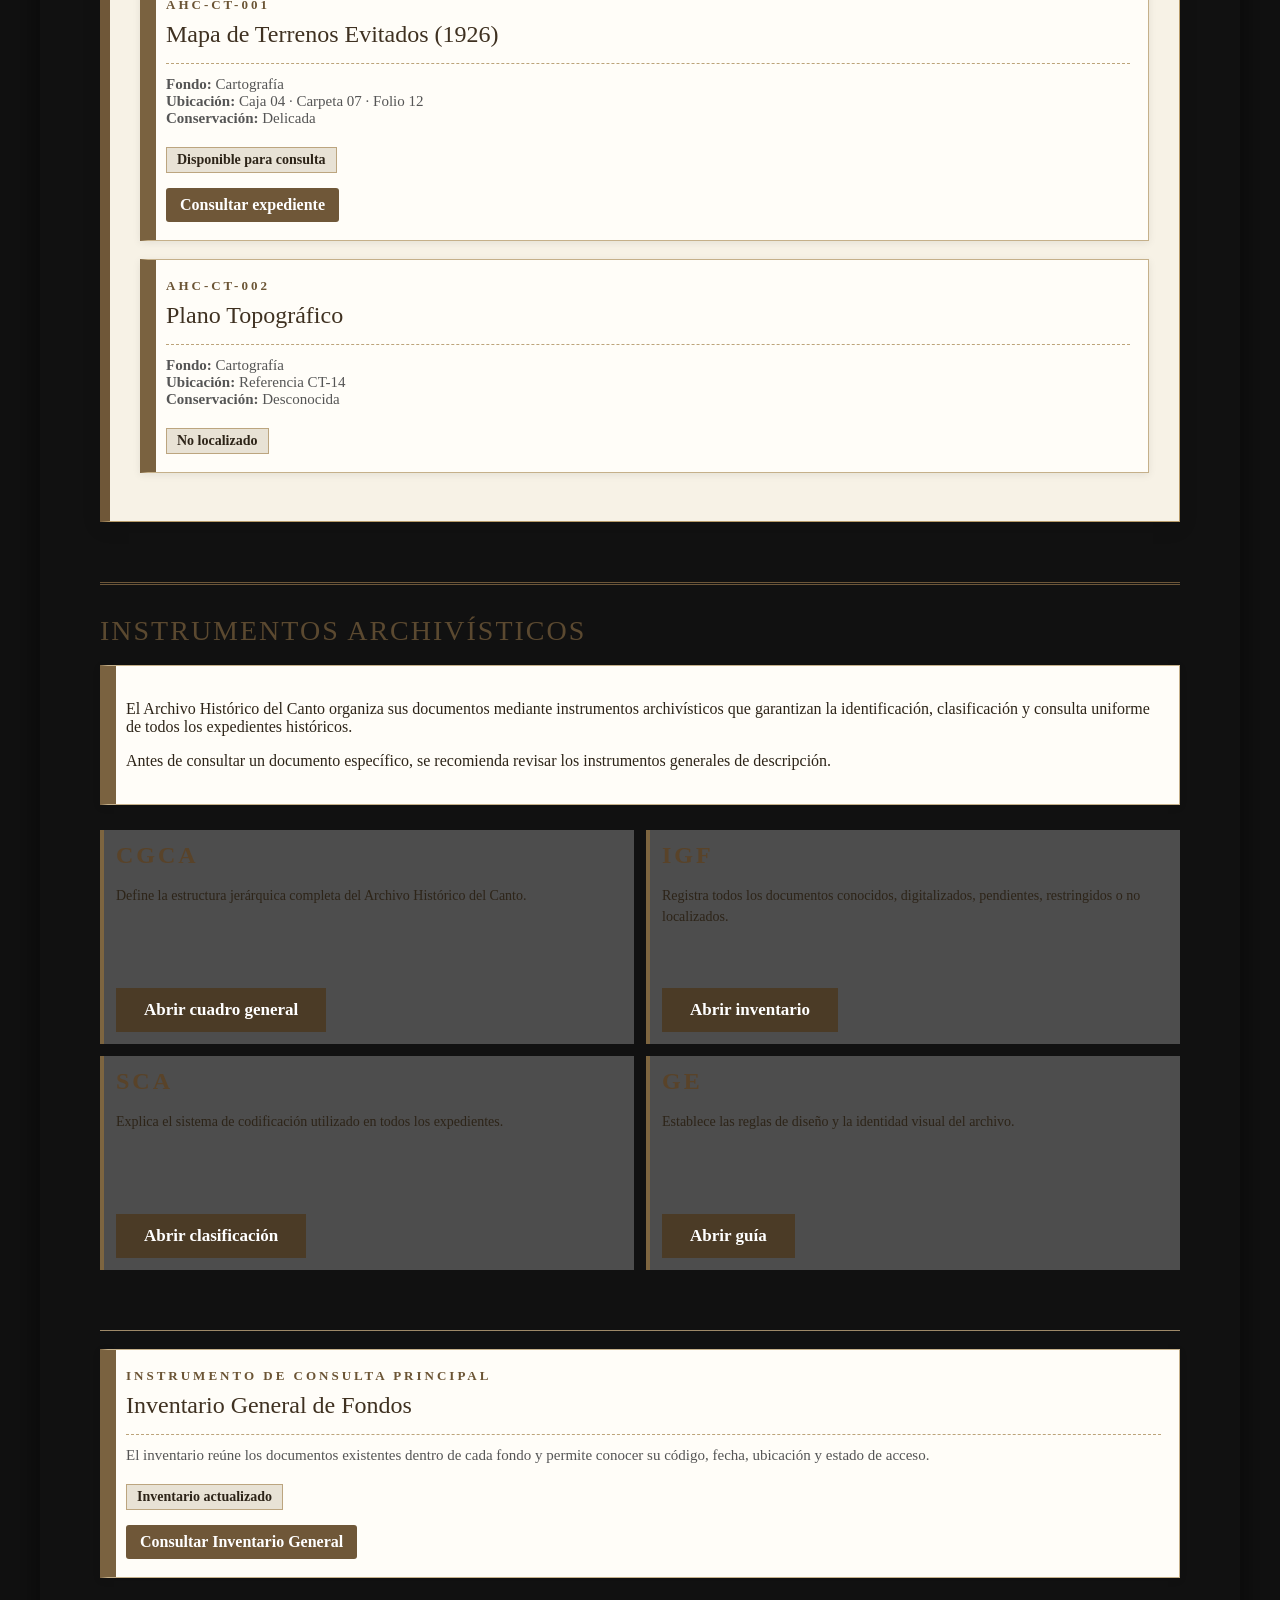
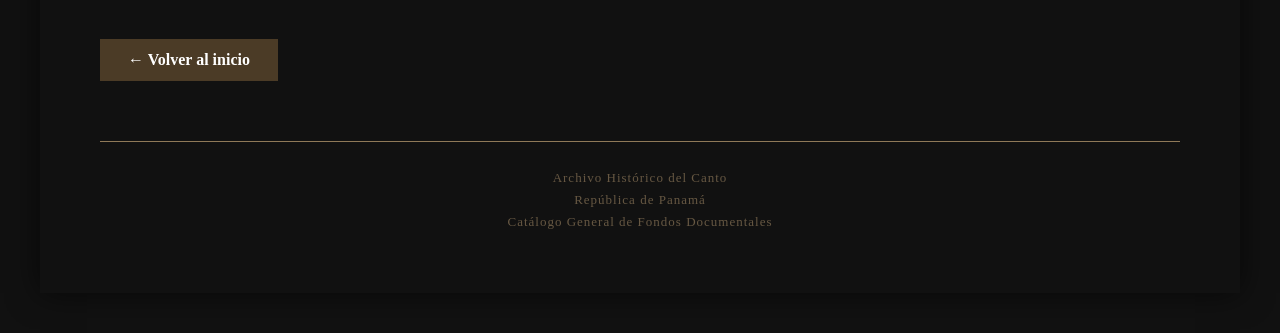
==== commit fdf26615: "Add historical information to archivo.html Added historical context and description for the archive." ====
--- a/archivo.html
+++ b/archivo.html
@@ -42,7 +42,13 @@
 </p>
 
 </div>
-
+<div class="nota">
+
+El Archivo Histórico del Canto fue constituido en 2026 como un proyecto independiente de investigación, conservación y descripción documental.
+
+Los materiales aquí registrados proceden de fondos municipales, eclesiásticos, cartográficos, personales y técnicos producidos en distintas épocas. Su incorporación al catálogo no implica que hayan sido creados, autentificados o modificados por esta institución.
+
+</div>
 
 <!-- ==================================================
 FONDO A — ARCHIVO MUNICIPAL
--- a/css/estilo.css
+++ b/css/estilo.css
@@ -862,3 +862,167 @@
 }
 
 }
+/*=========================================
+PANEL DE INSTRUMENTOS ARCHIVÍSTICOS
+=========================================*/
+
+.panel-instrumentos{
+margin-top:60px;
+padding-top:30px;
+border-top:3px double #6c5639;
+border-bottom:1px solid #9e8968;
+padding-bottom:35px;
+}
+
+.panel-instrumentos > h2{
+margin-bottom:18px;
+letter-spacing:2px;
+}
+
+.panel-instrumentos .estadisticas{
+margin-top:25px;
+}
+
+.panel-instrumentos .estadistica{
+display:flex;
+flex-direction:column;
+align-items:flex-start;
+justify-content:space-between;
+min-height:190px;
+}
+
+.panel-instrumentos .estadistica strong{
+display:block;
+font-size:24px;
+letter-spacing:3px;
+color:#594329;
+margin-bottom:8px;
+}
+
+.panel-instrumentos .estadistica p{
+font-size:14px;
+line-height:1.5;
+margin:8px 0 20px 0;
+}
+
+.panel-instrumentos .boton{
+margin-top:auto;
+}
+
+
+/* PIE INSTITUCIONAL */
+
+.footer{
+margin-top:60px;
+padding-top:25px;
+border-top:1px solid #8f7958;
+text-align:center;
+font-size:13px;
+line-height:1.7;
+letter-spacing:1px;
+color:#675843;
+}
+
+
+/* AJUSTES PARA TELÉFONOS */
+
+@media(max-width:800px){
+
+.panel-instrumentos{
+margin-top:40px;
+padding-top:25px;
+}
+
+.panel-instrumentos .estadistica{
+min-height:auto;
+}
+
+}
+/*=========================================
+NAVEGACIÓN INTERNA DEL ARCHIVO
+=========================================*/
+
+.navegacion-archivo{
+margin-bottom:40px;
+padding-bottom:20px;
+border-bottom:3px double #70583a;
+}
+
+.marca-navegacion{
+display:flex;
+align-items:center;
+gap:15px;
+margin-bottom:18px;
+}
+
+.logo-navegacion{
+width:65px;
+height:auto;
+}
+
+.nombre-navegacion{
+font-size:14px;
+font-weight:bold;
+letter-spacing:2px;
+line-height:1.4;
+color:#493823;
+}
+
+.menu-archivo{
+display:flex;
+flex-wrap:wrap;
+gap:8px;
+}
+
+.menu-archivo a{
+display:inline-block;
+padding:9px 12px;
+border:1px solid #9b8764;
+background:rgba(255,255,255,.28);
+color:#493823;
+font-size:12px;
+font-weight:bold;
+letter-spacing:.7px;
+text-decoration:none;
+transition:.2s;
+}
+
+.menu-archivo a:hover{
+background:#5f4b31;
+color:#ffffff;
+}
+
+.menu-archivo a.activo{
+background:#5f4b31;
+color:#ffffff;
+border-color:#5f4b31;
+cursor:default;
+}
+
+
+/* AJUSTES PARA TELÉFONOS */
+
+@media(max-width:700px){
+
+.marca-navegacion{
+align-items:flex-start;
+}
+
+.logo-navegacion{
+width:52px;
+}
+
+.nombre-navegacion{
+font-size:12px;
+}
+
+.menu-archivo{
+display:grid;
+grid-template-columns:repeat(2,1fr);
+}
+
+.menu-archivo a{
+text-align:center;
+}
+
+}
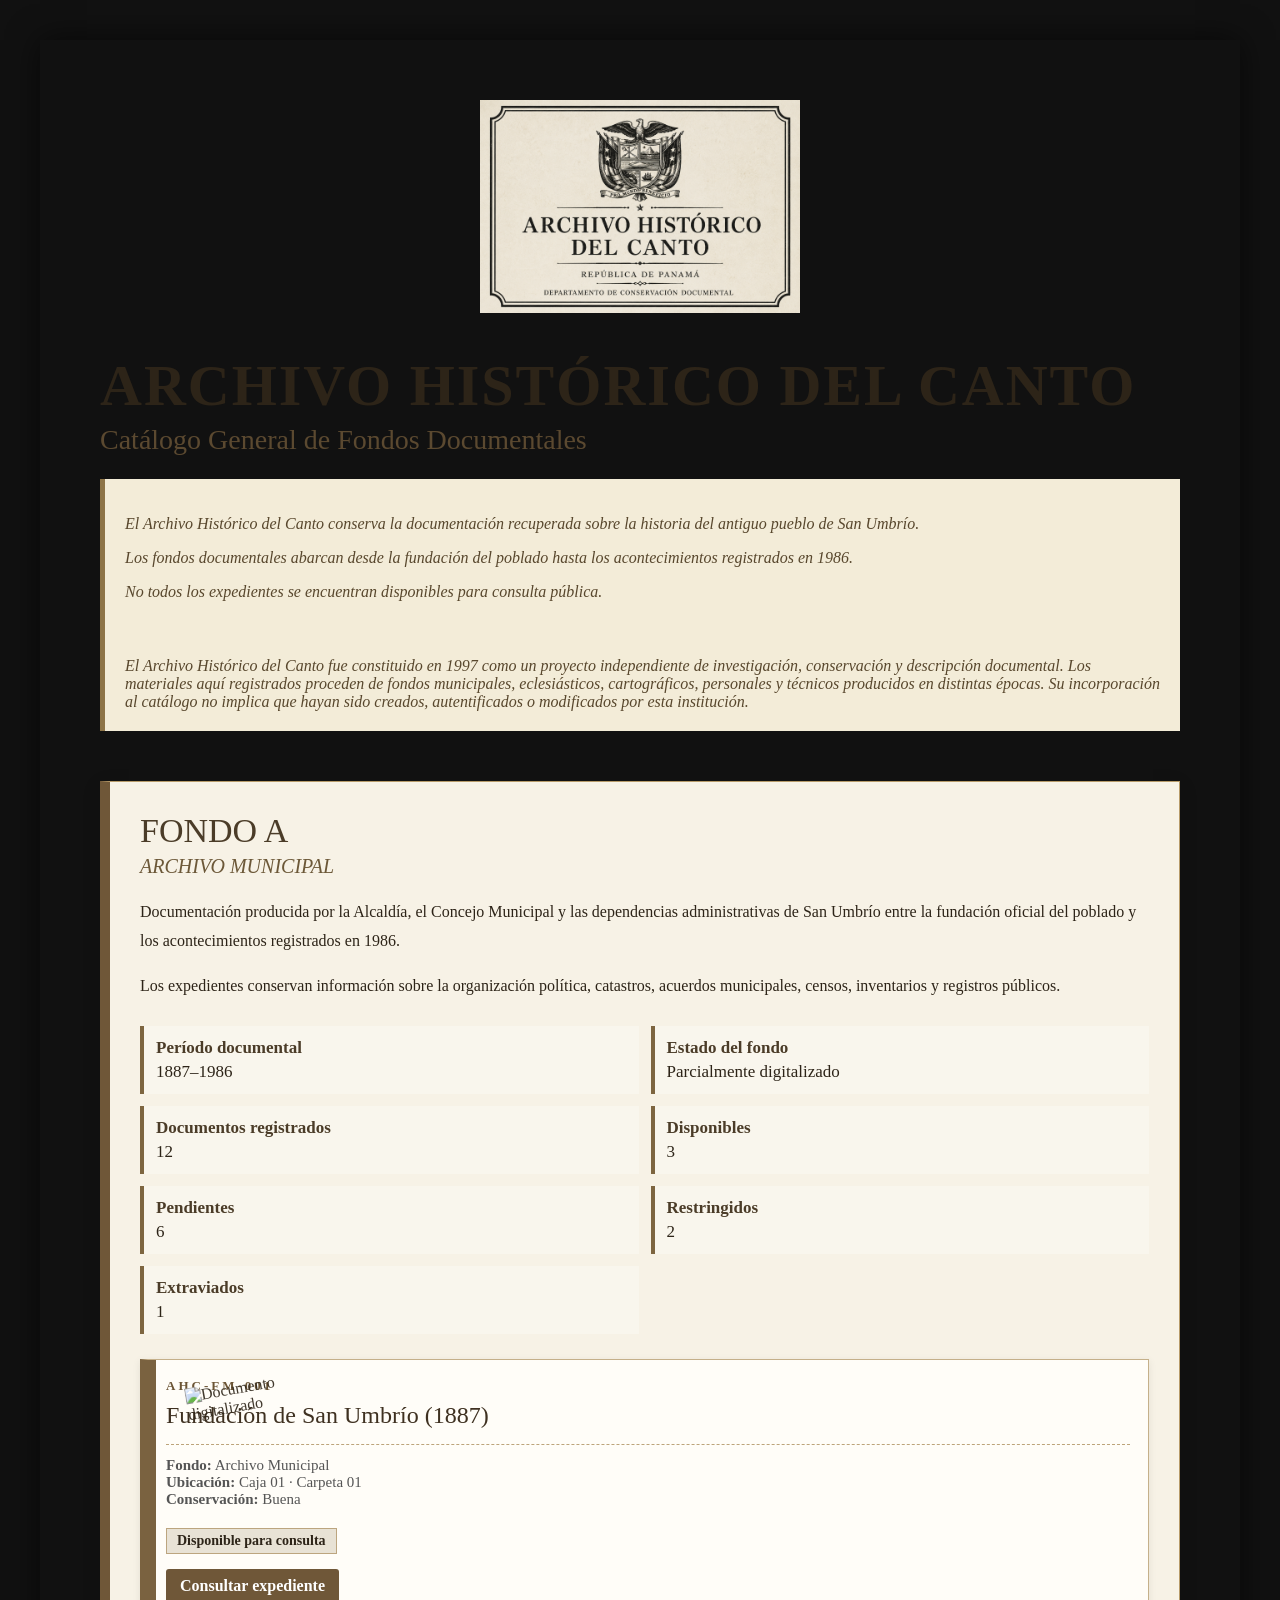
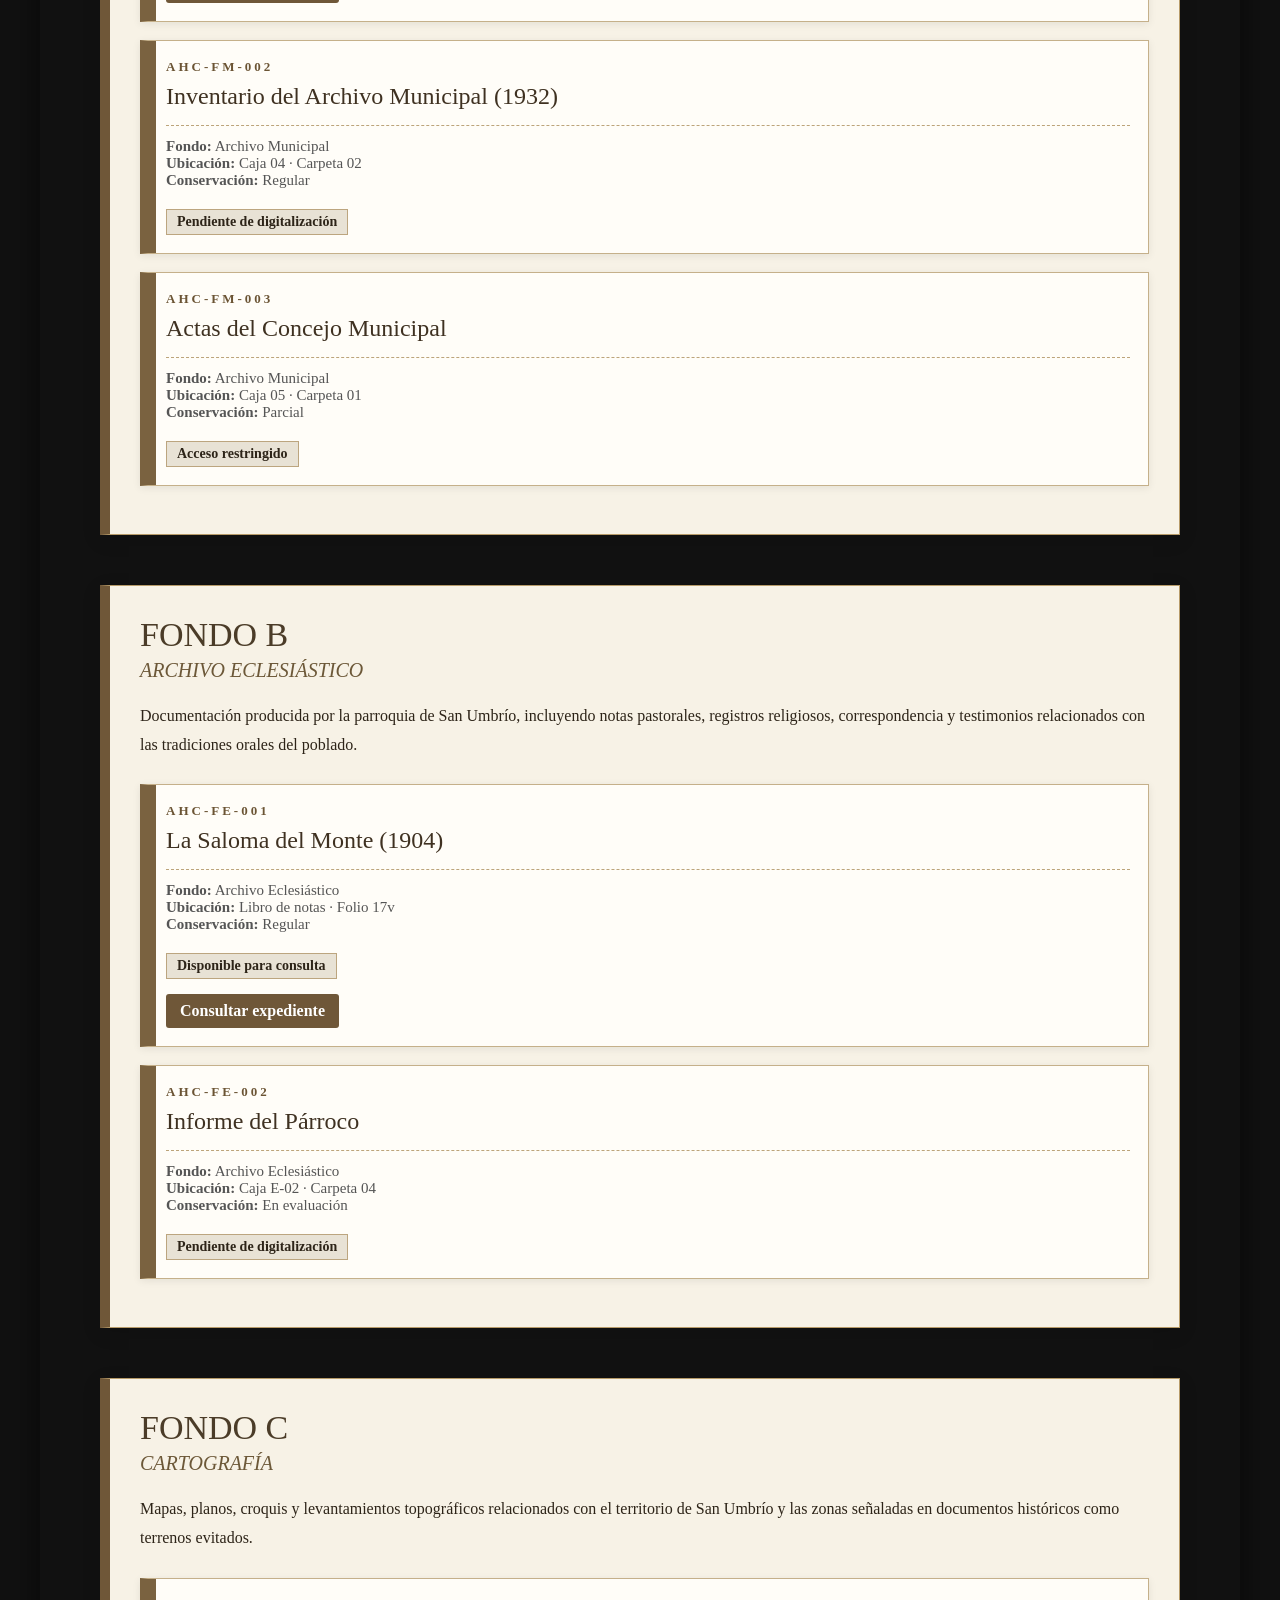
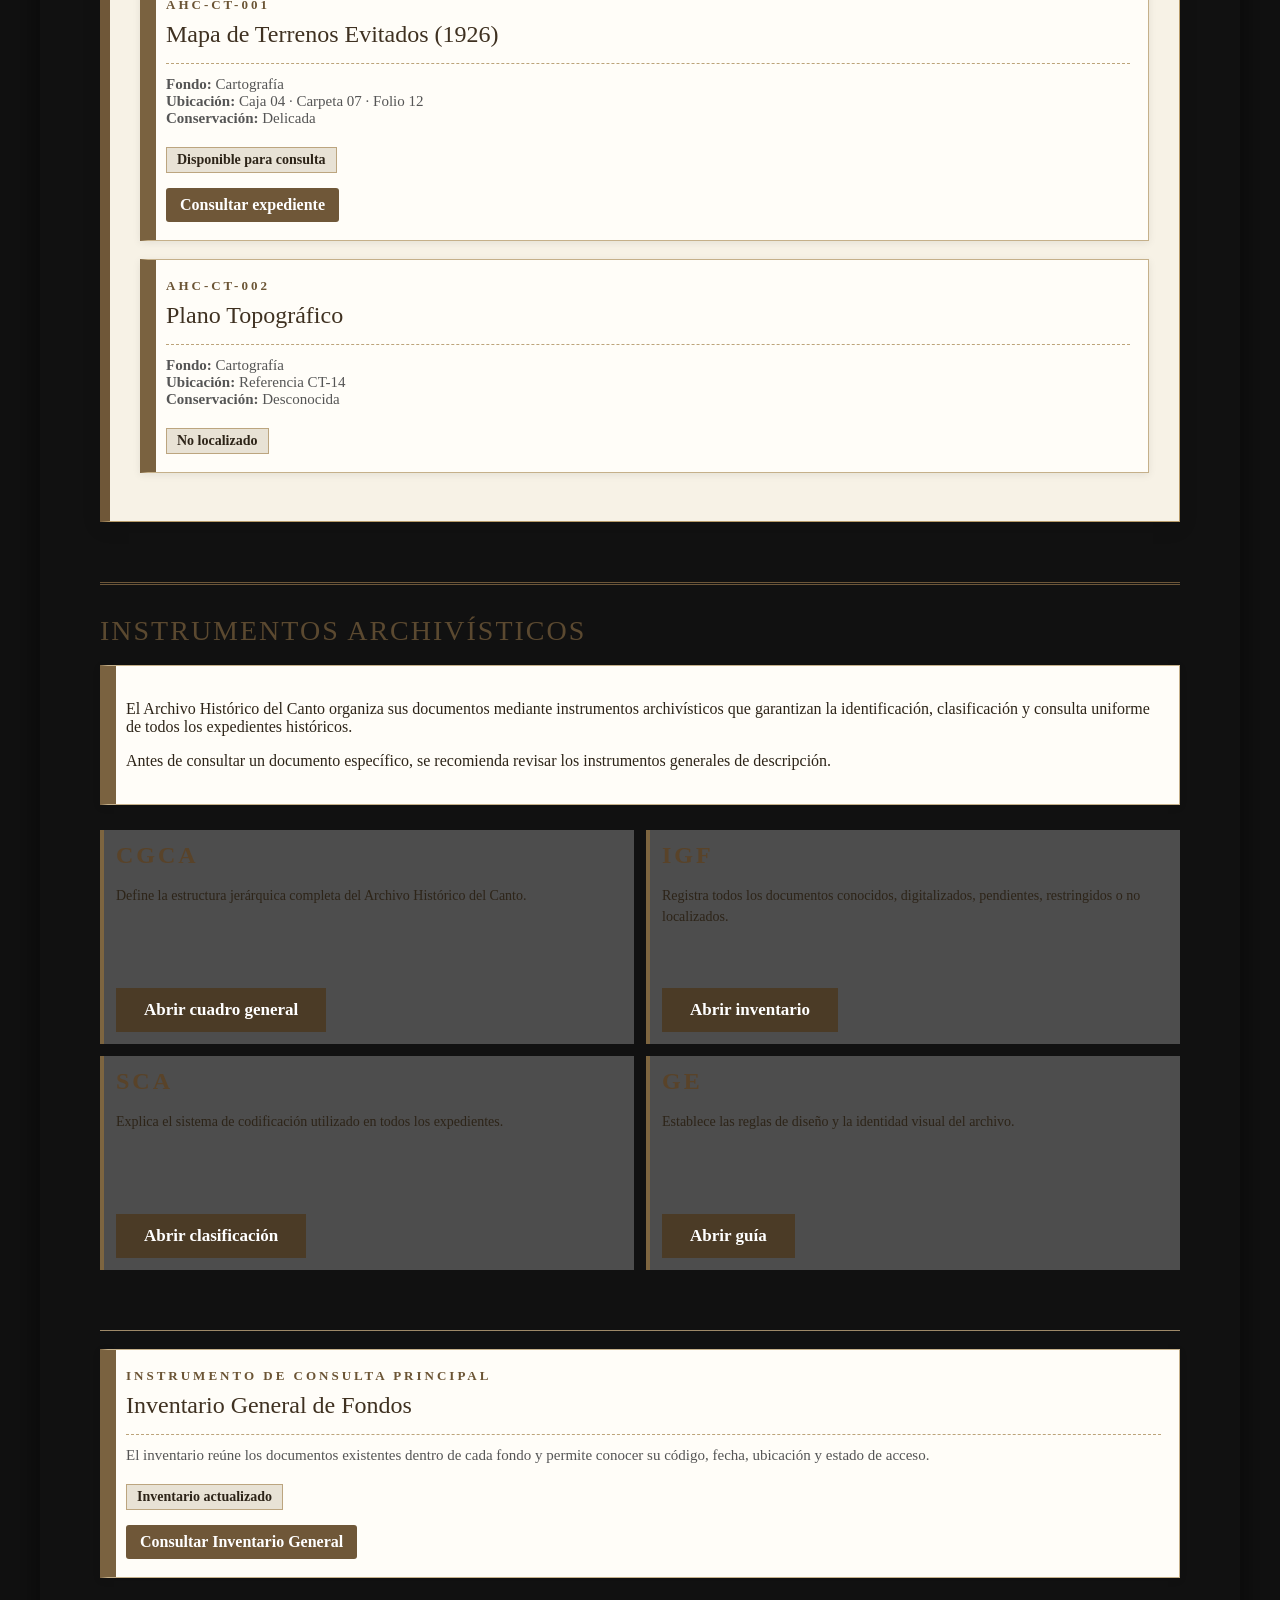
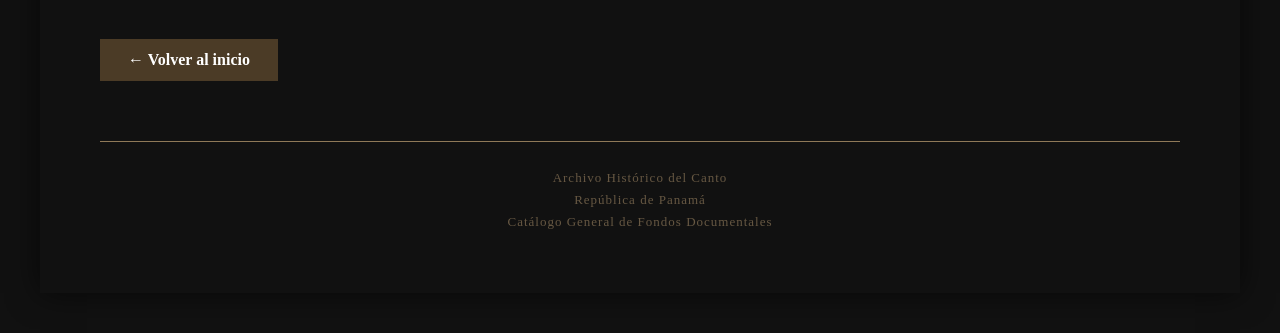
==== commit 5d8a15ca: "Update founding year of Archivo Histórico del Canto" ====
--- a/archivo.html
+++ b/archivo.html
@@ -44,7 +44,7 @@
 </div>
 <div class="nota">
 
-El Archivo Histórico del Canto fue constituido en 2026 como un proyecto independiente de investigación, conservación y descripción documental.
+El Archivo Histórico del Canto fue constituido en 1997 como un proyecto independiente de investigación, conservación y descripción documental.
 
 Los materiales aquí registrados proceden de fondos municipales, eclesiásticos, cartográficos, personales y técnicos producidos en distintas épocas. Su incorporación al catálogo no implica que hayan sido creados, autentificados o modificados por esta institución.
 
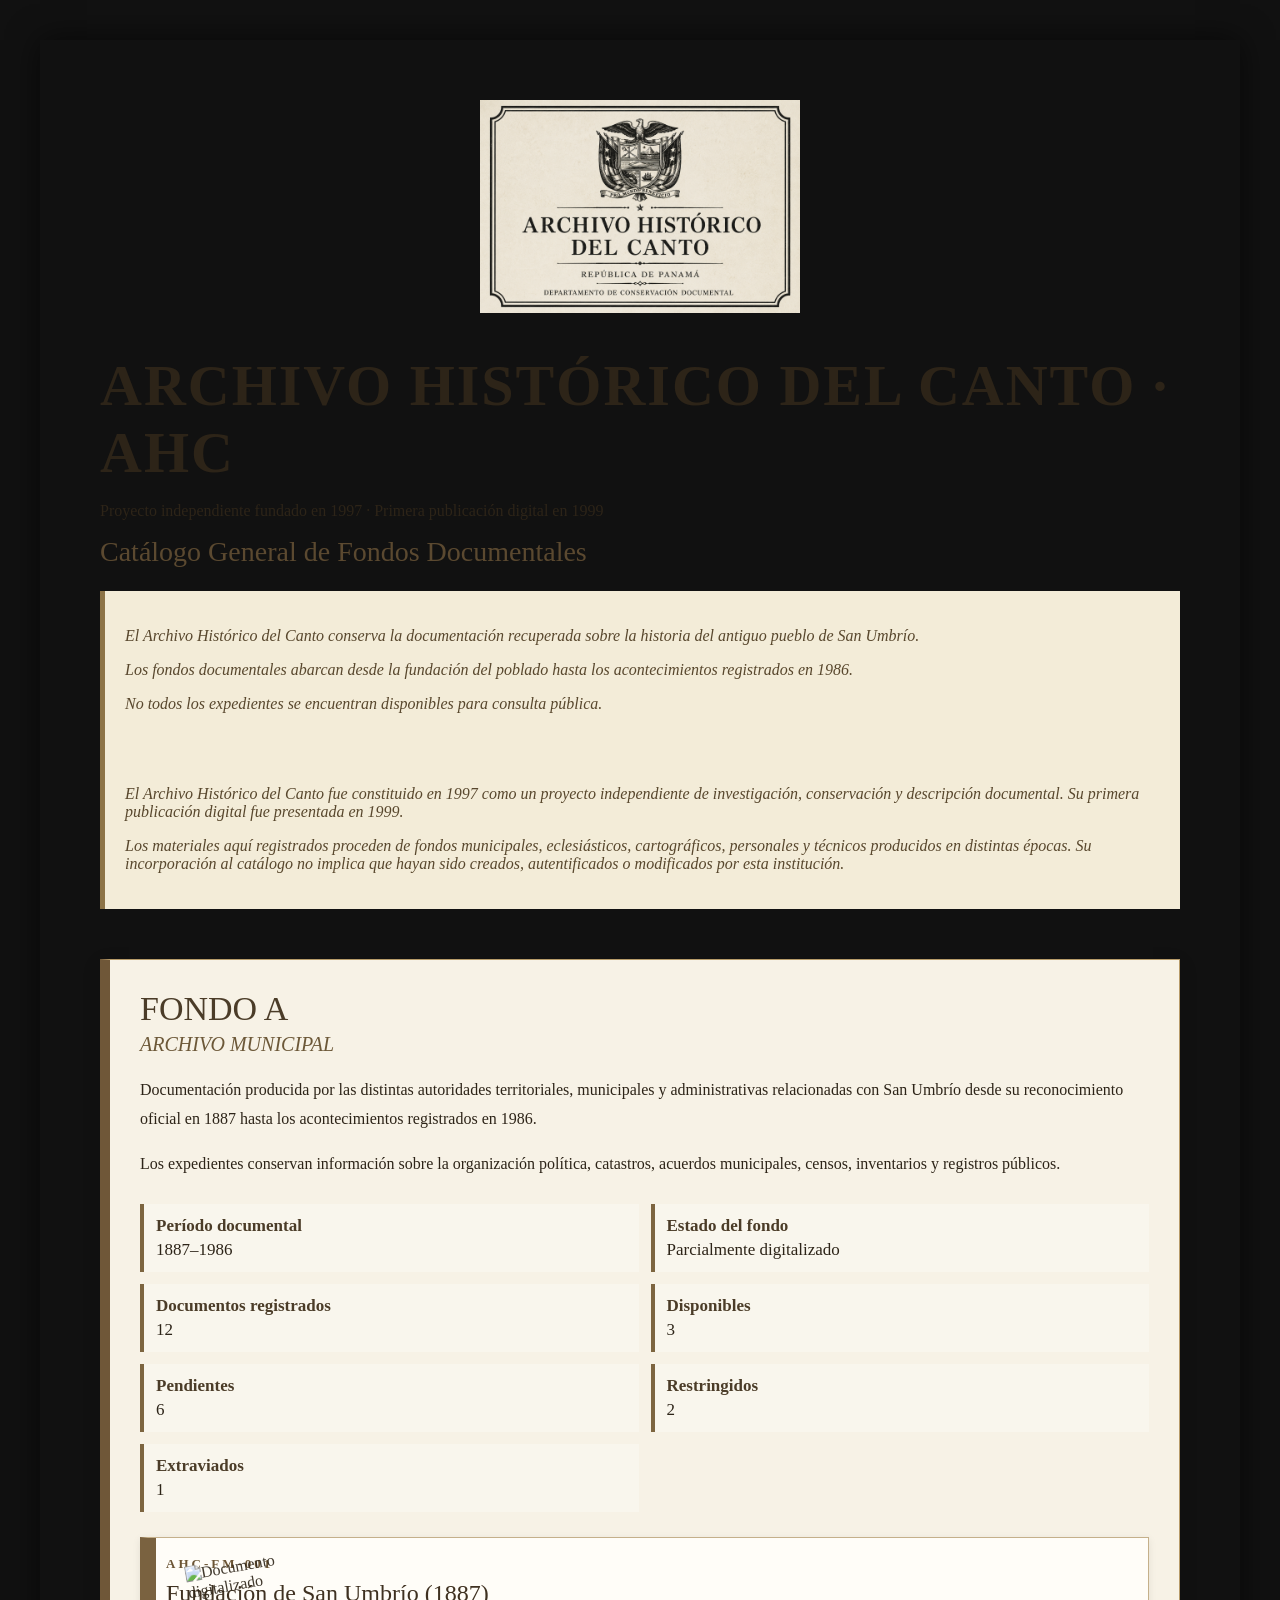
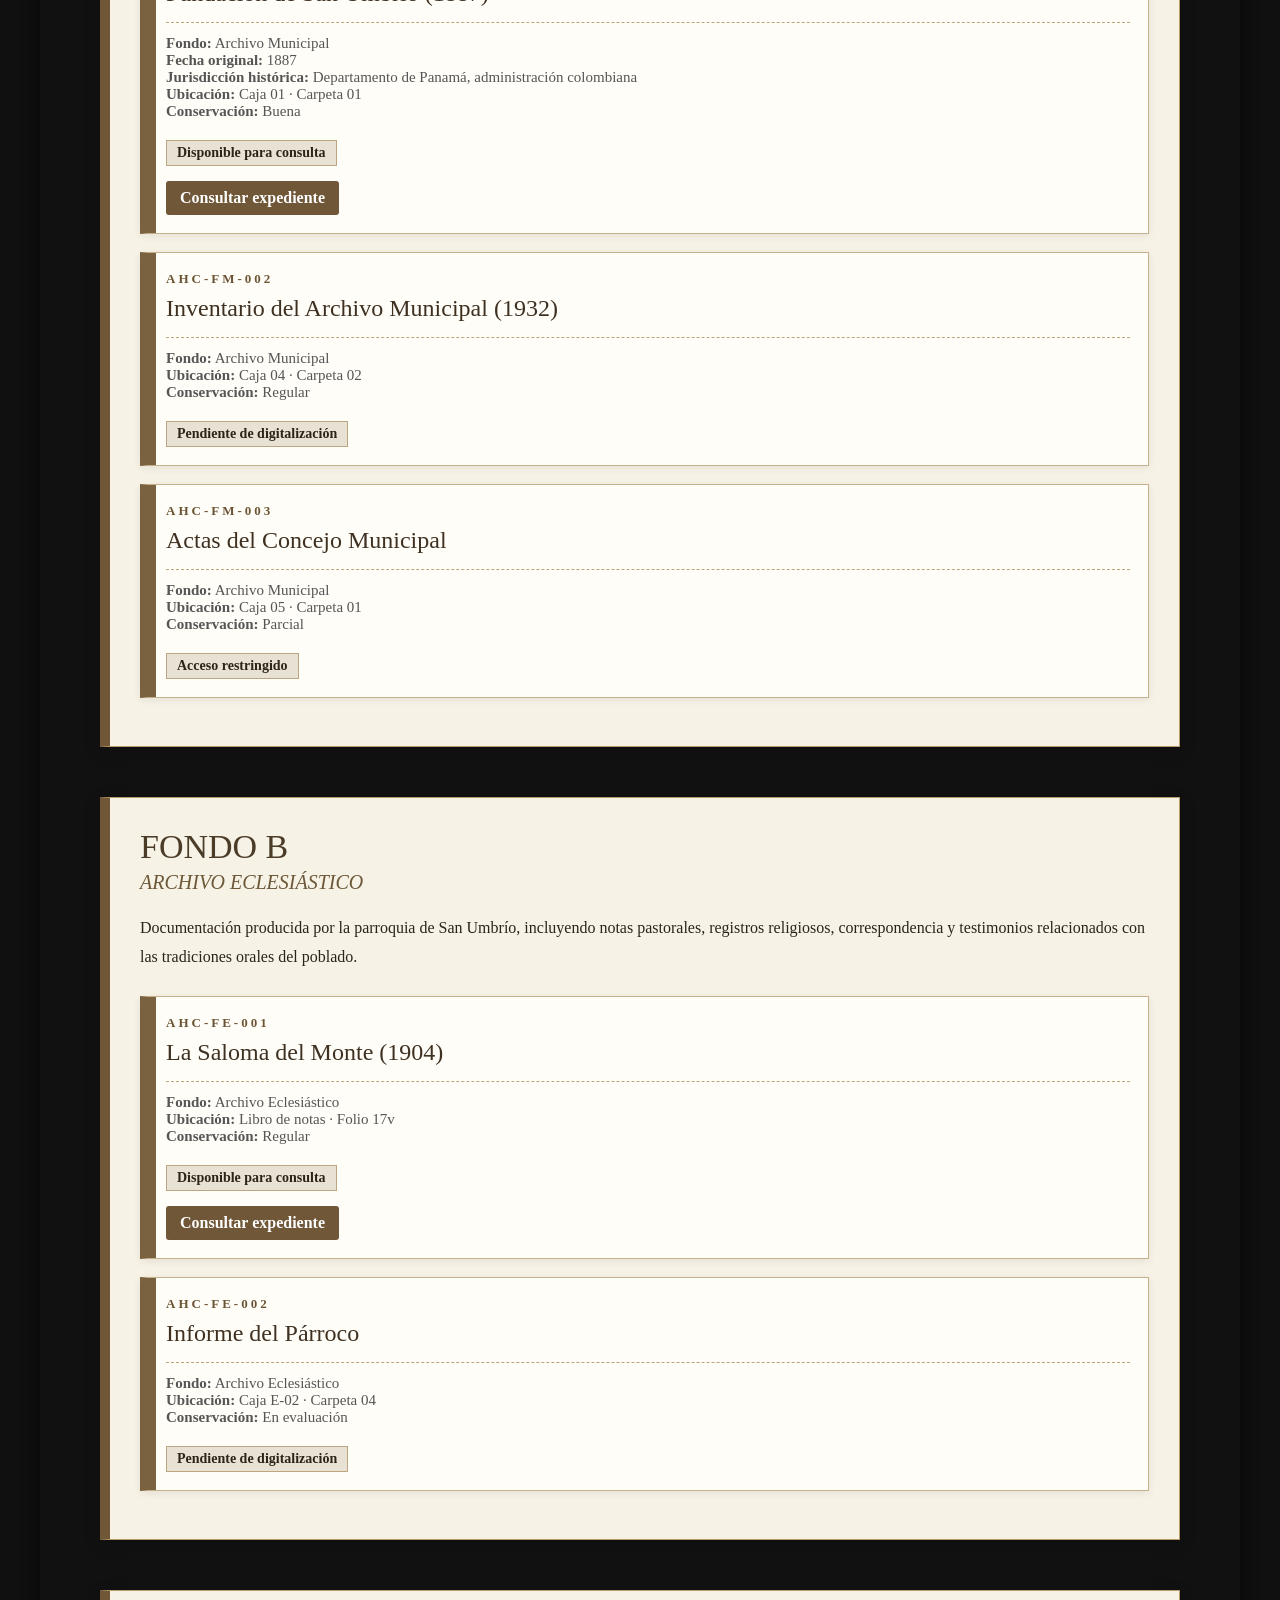
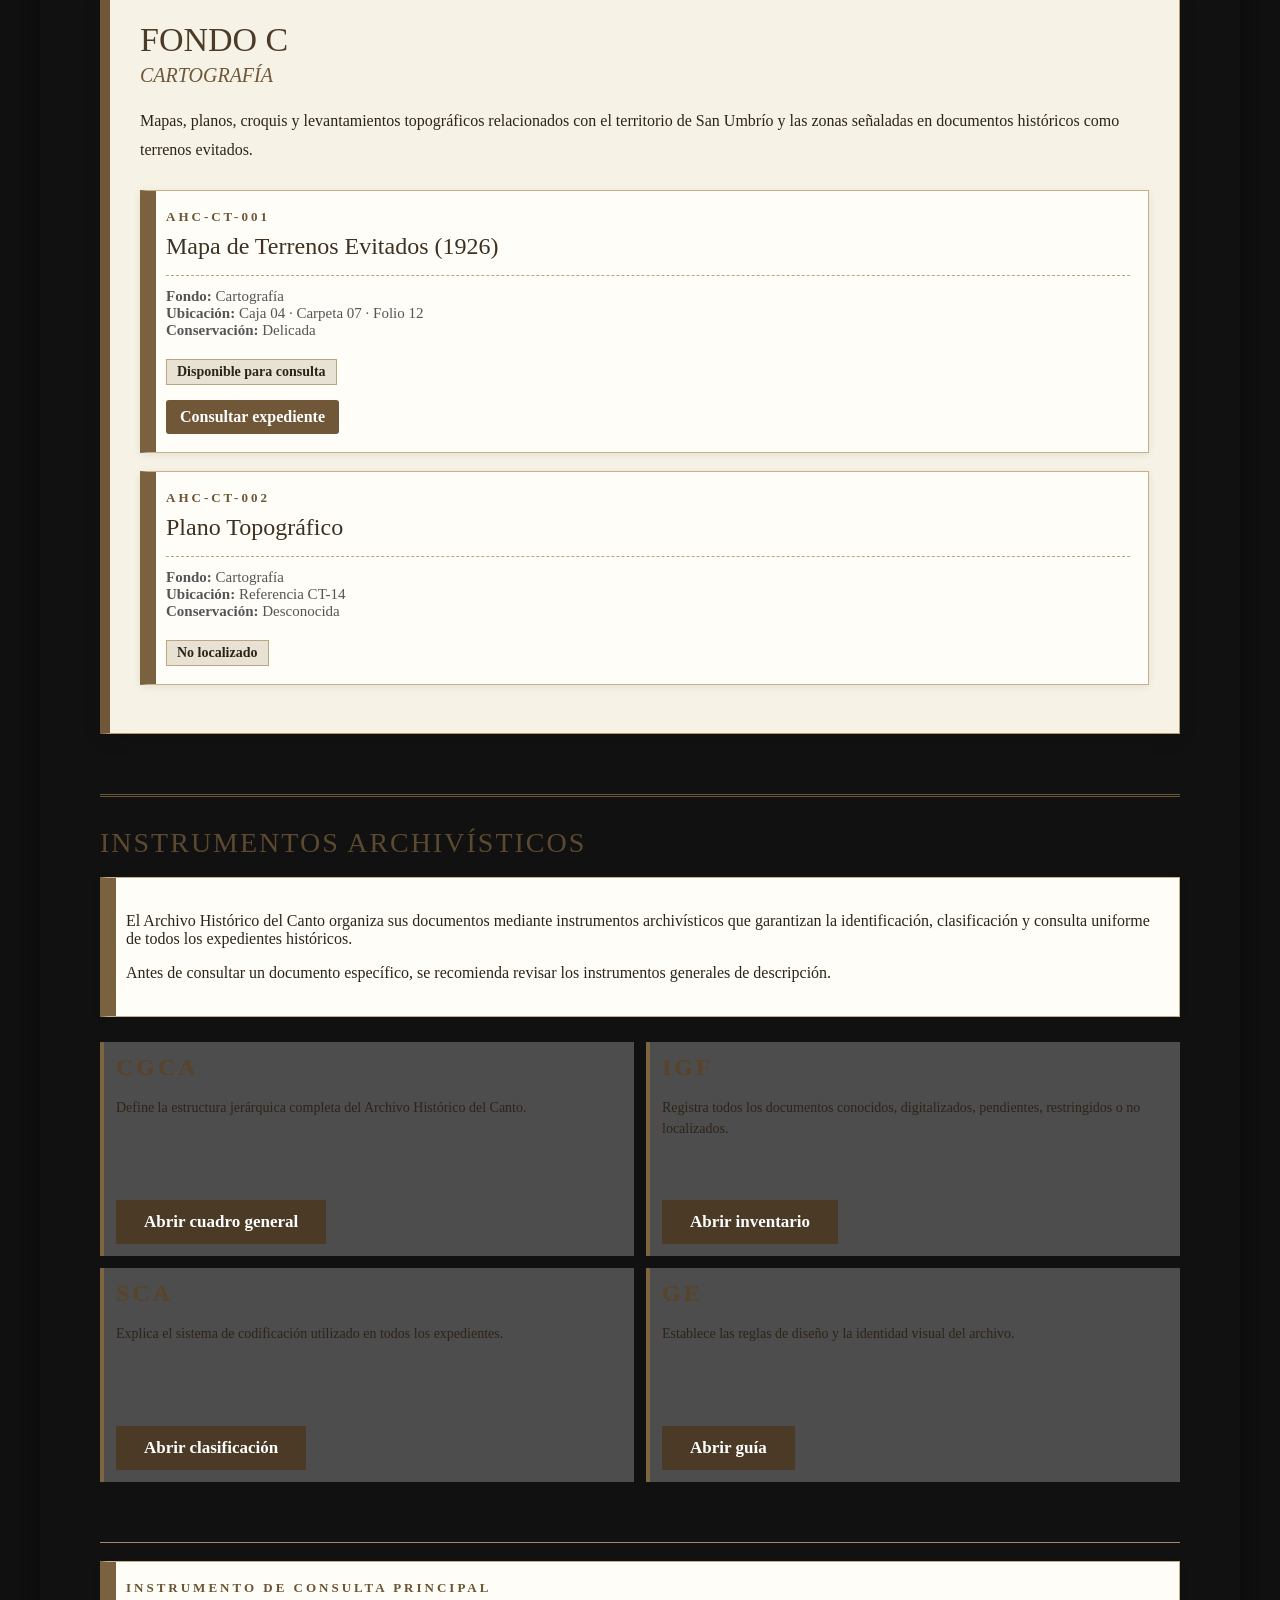
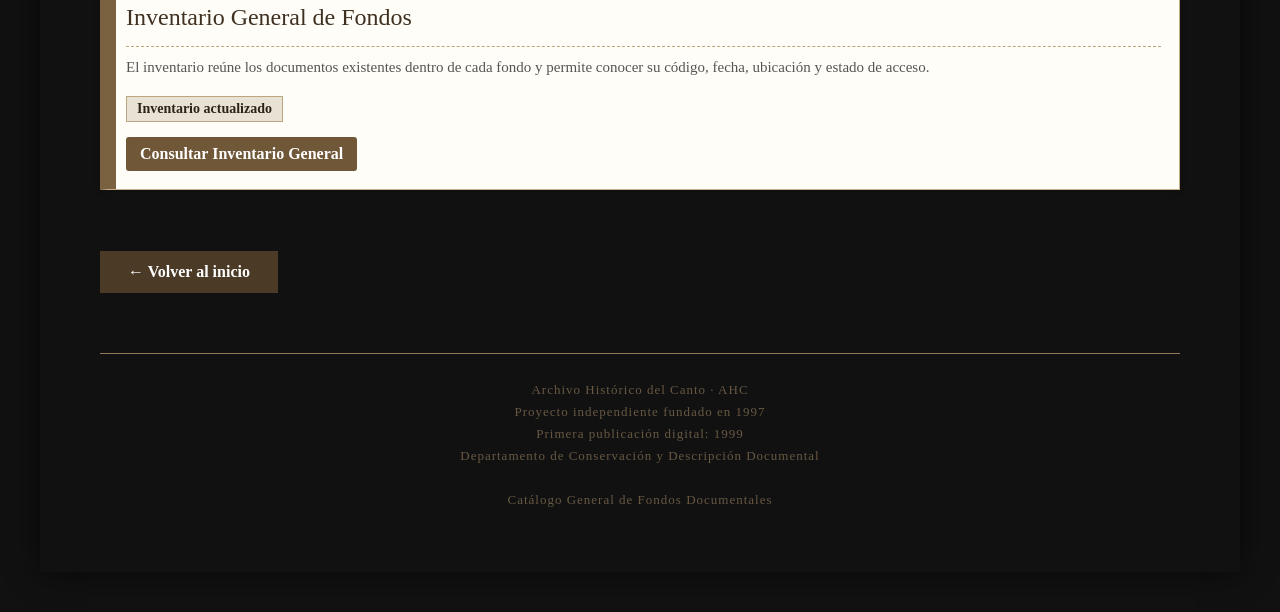
==== commit 9dba88e3: "Enhance content and structure in archivo.html Updated the historical archive description and added i" ====
--- a/archivo.html
+++ b/archivo.html
@@ -23,7 +23,11 @@
 class="logo-ahc"
 alt="Archivo Histórico del Canto">
 
-<h1>ARCHIVO HISTÓRICO DEL CANTO</h1>
+<h1>ARCHIVO HISTÓRICO DEL CANTO · AHC</h1>
+
+<p class="identidad-institucional">
+Proyecto independiente fundado en 1997 · Primera publicación digital en 1999
+</p>
 
 <h2>Catálogo General de Fondos Documentales</h2>
 
@@ -44,9 +48,15 @@
 </div>
 <div class="nota">
 
-El Archivo Histórico del Canto fue constituido en 1997 como un proyecto independiente de investigación, conservación y descripción documental.
-
-Los materiales aquí registrados proceden de fondos municipales, eclesiásticos, cartográficos, personales y técnicos producidos en distintas épocas. Su incorporación al catálogo no implica que hayan sido creados, autentificados o modificados por esta institución.
+<p>
+El Archivo Histórico del Canto fue constituido en 1997 como un proyecto independiente de investigación, conservación y descripción documental. 
+Su primera publicación digital fue presentada en 1999.
+</p>
+
+<p>
+Los materiales aquí registrados proceden de fondos municipales, eclesiásticos, cartográficos, personales y técnicos producidos en distintas épocas. 
+Su incorporación al catálogo no implica que hayan sido creados, autentificados o modificados por esta institución.
+</p>
 
 </div>
 
@@ -67,7 +77,7 @@
 <div class="descripcion-fondo">
 
 <p>
-Documentación producida por la Alcaldía, el Concejo Municipal y las dependencias administrativas de San Umbrío entre la fundación oficial del poblado y los acontecimientos registrados en 1986.
+Documentación producida por las distintas autoridades territoriales, municipales y administrativas relacionadas con San Umbrío desde su reconocimiento oficial en 1887 hasta los acontecimientos registrados en 1986.
 </p>
 
 <p>
@@ -157,13 +167,11 @@
 </div>
 
 <div class="meta">
-
 <b>Fondo:</b> Archivo Municipal<br>
-
+<b>Fecha original:</b> 1887<br>
+<b>Jurisdicción histórica:</b> Departamento de Panamá, administración colombiana<br>
 <b>Ubicación:</b> Caja 01 · Carpeta 01<br>
-
 <b>Conservación:</b> Buena
-
 </div>
 
 <div class="estado-documento">
@@ -596,13 +604,21 @@
 
 <div class="footer">
 
-Archivo Histórico del Canto
-
-<br>
-
-República de Panamá
-
-<br>
+Archivo Histórico del Canto · AHC
+
+<br>
+
+Proyecto independiente fundado en 1997
+
+<br>
+
+Primera publicación digital: 1999
+
+<br>
+
+Departamento de Conservación y Descripción Documental
+
+<br><br>
 
 Catálogo General de Fondos Documentales
 
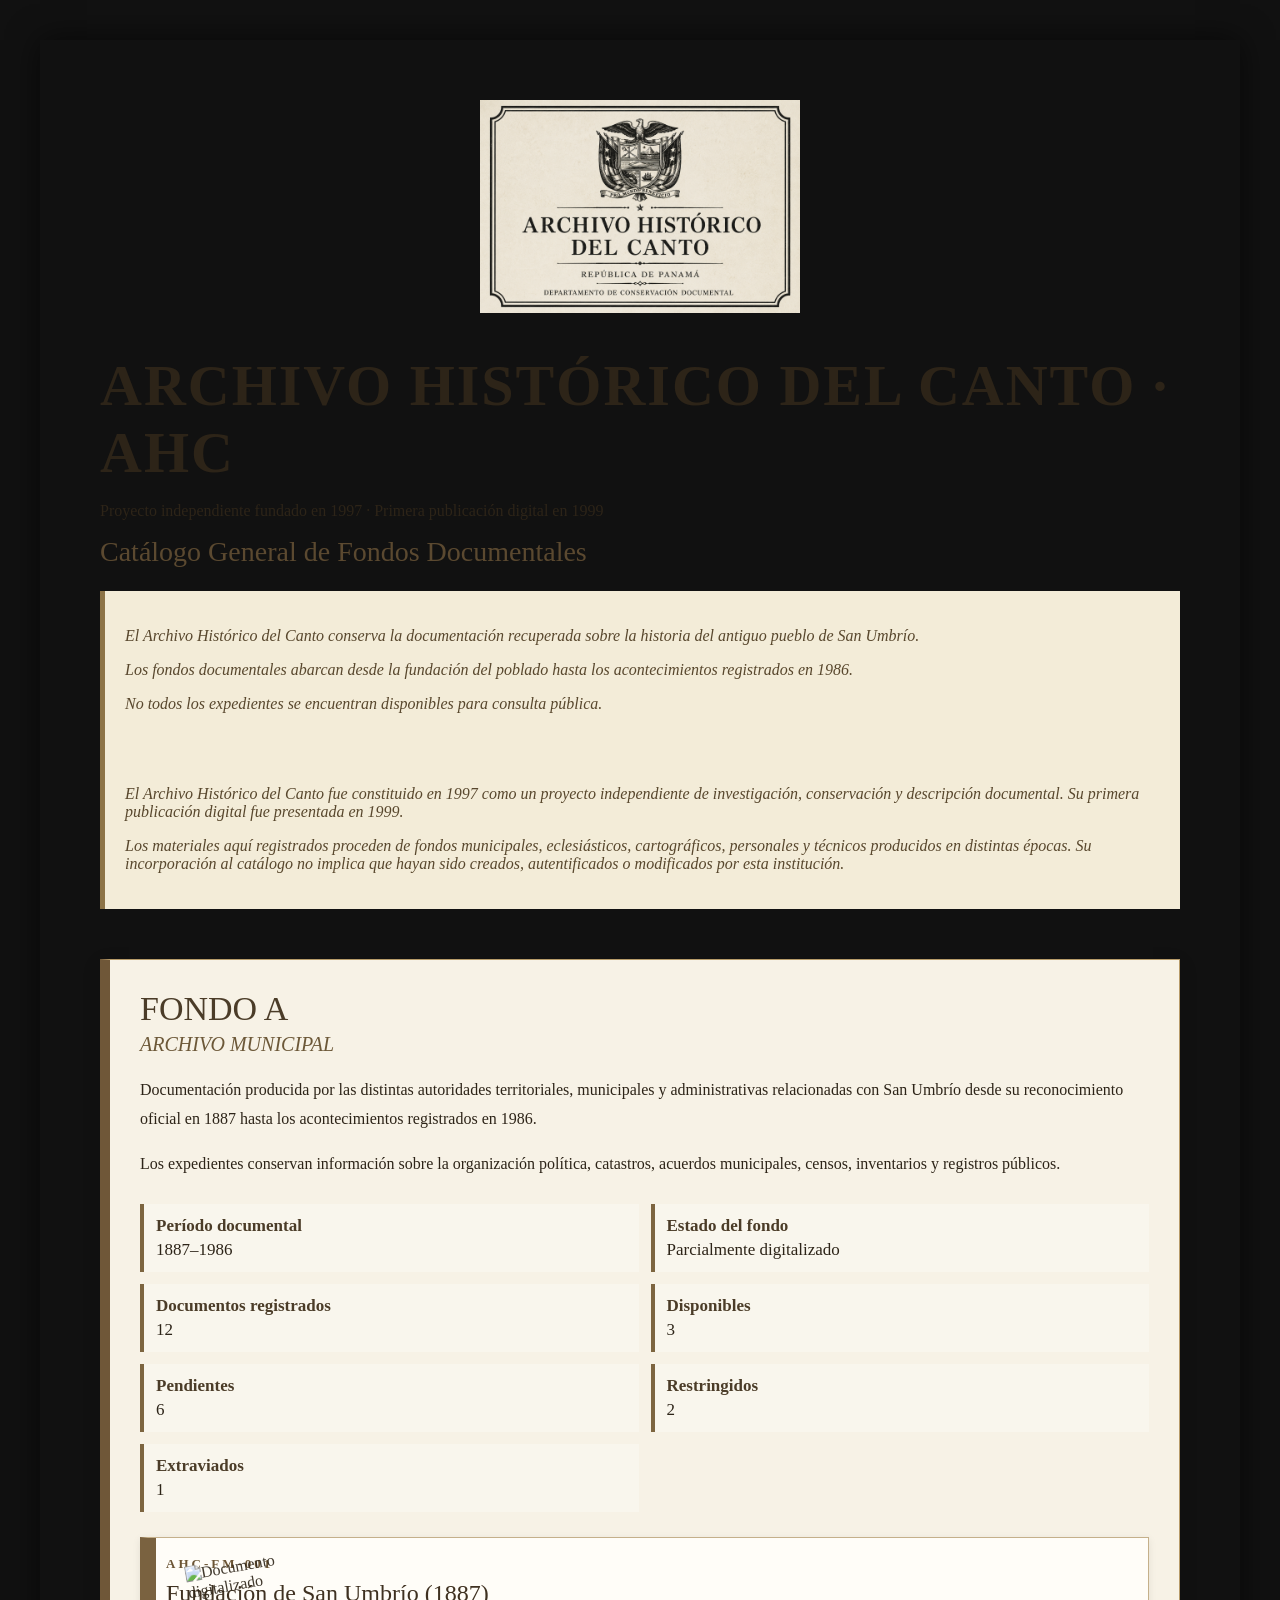
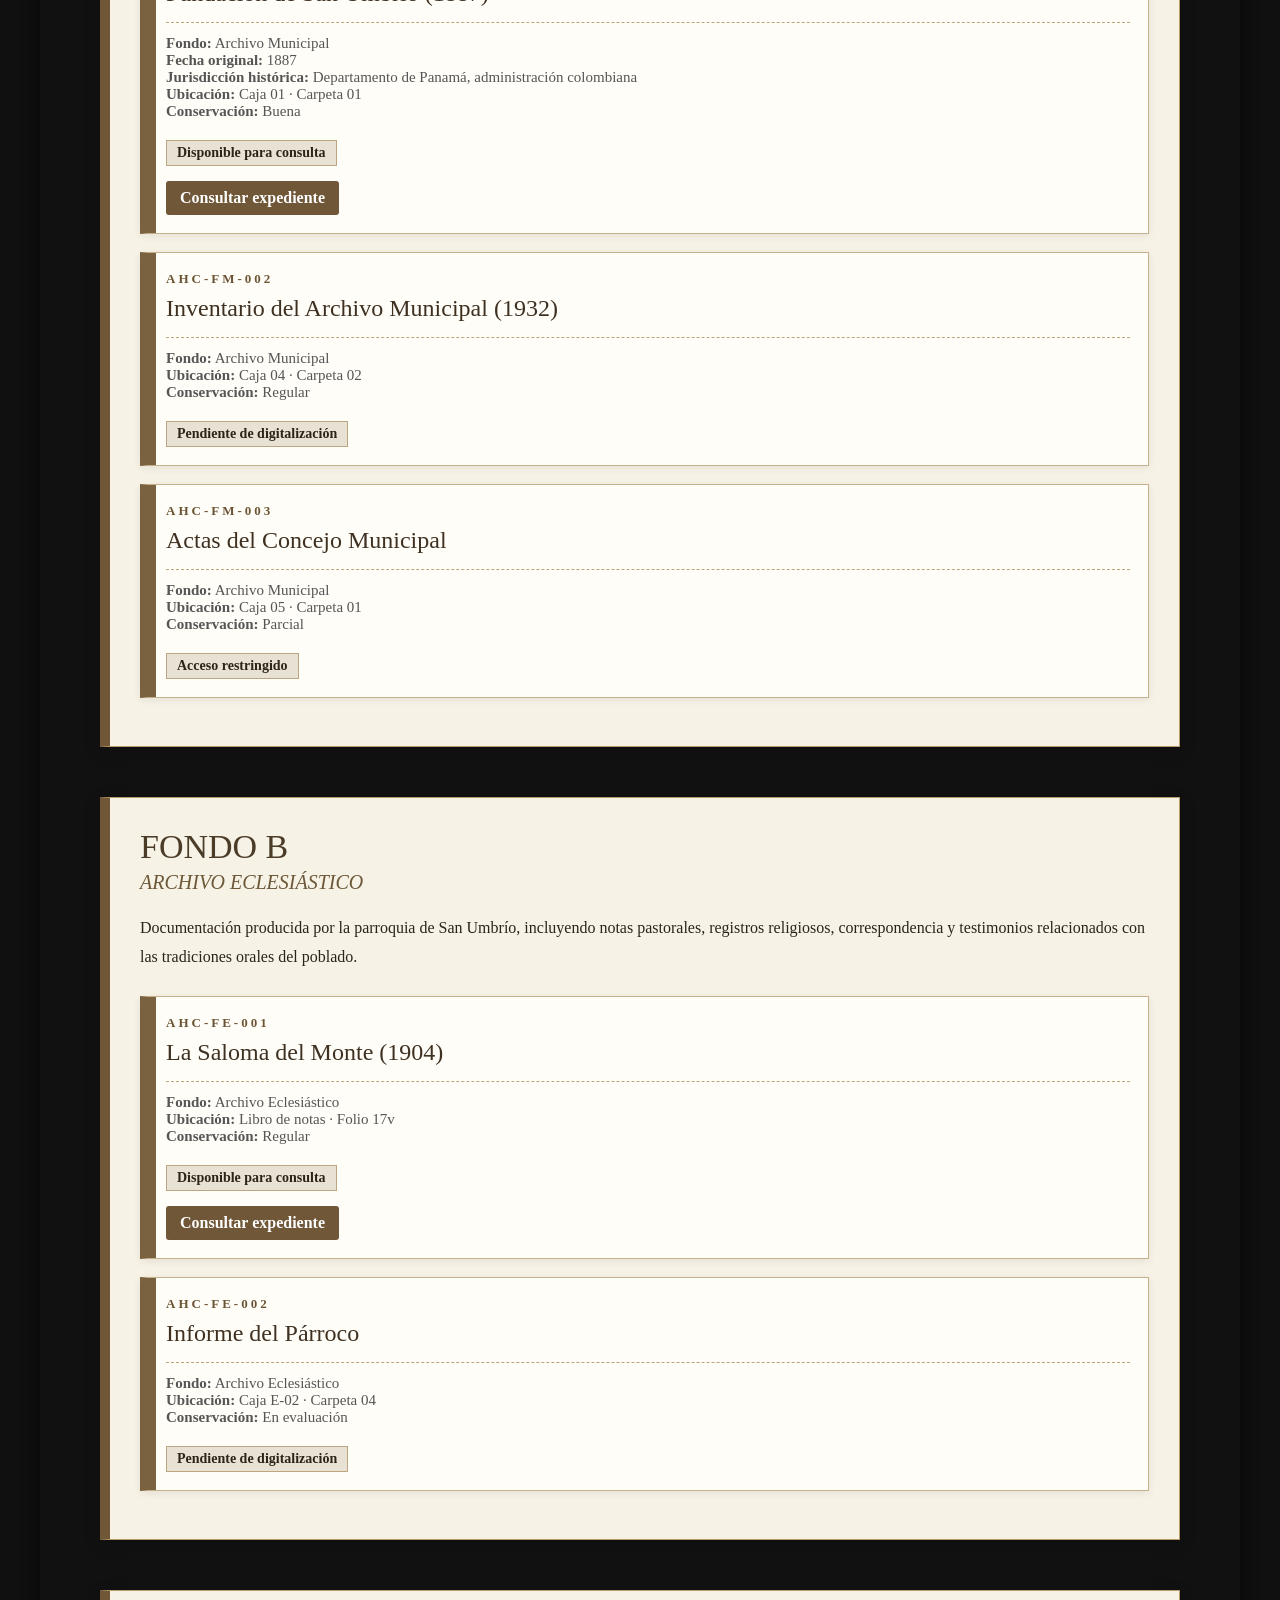
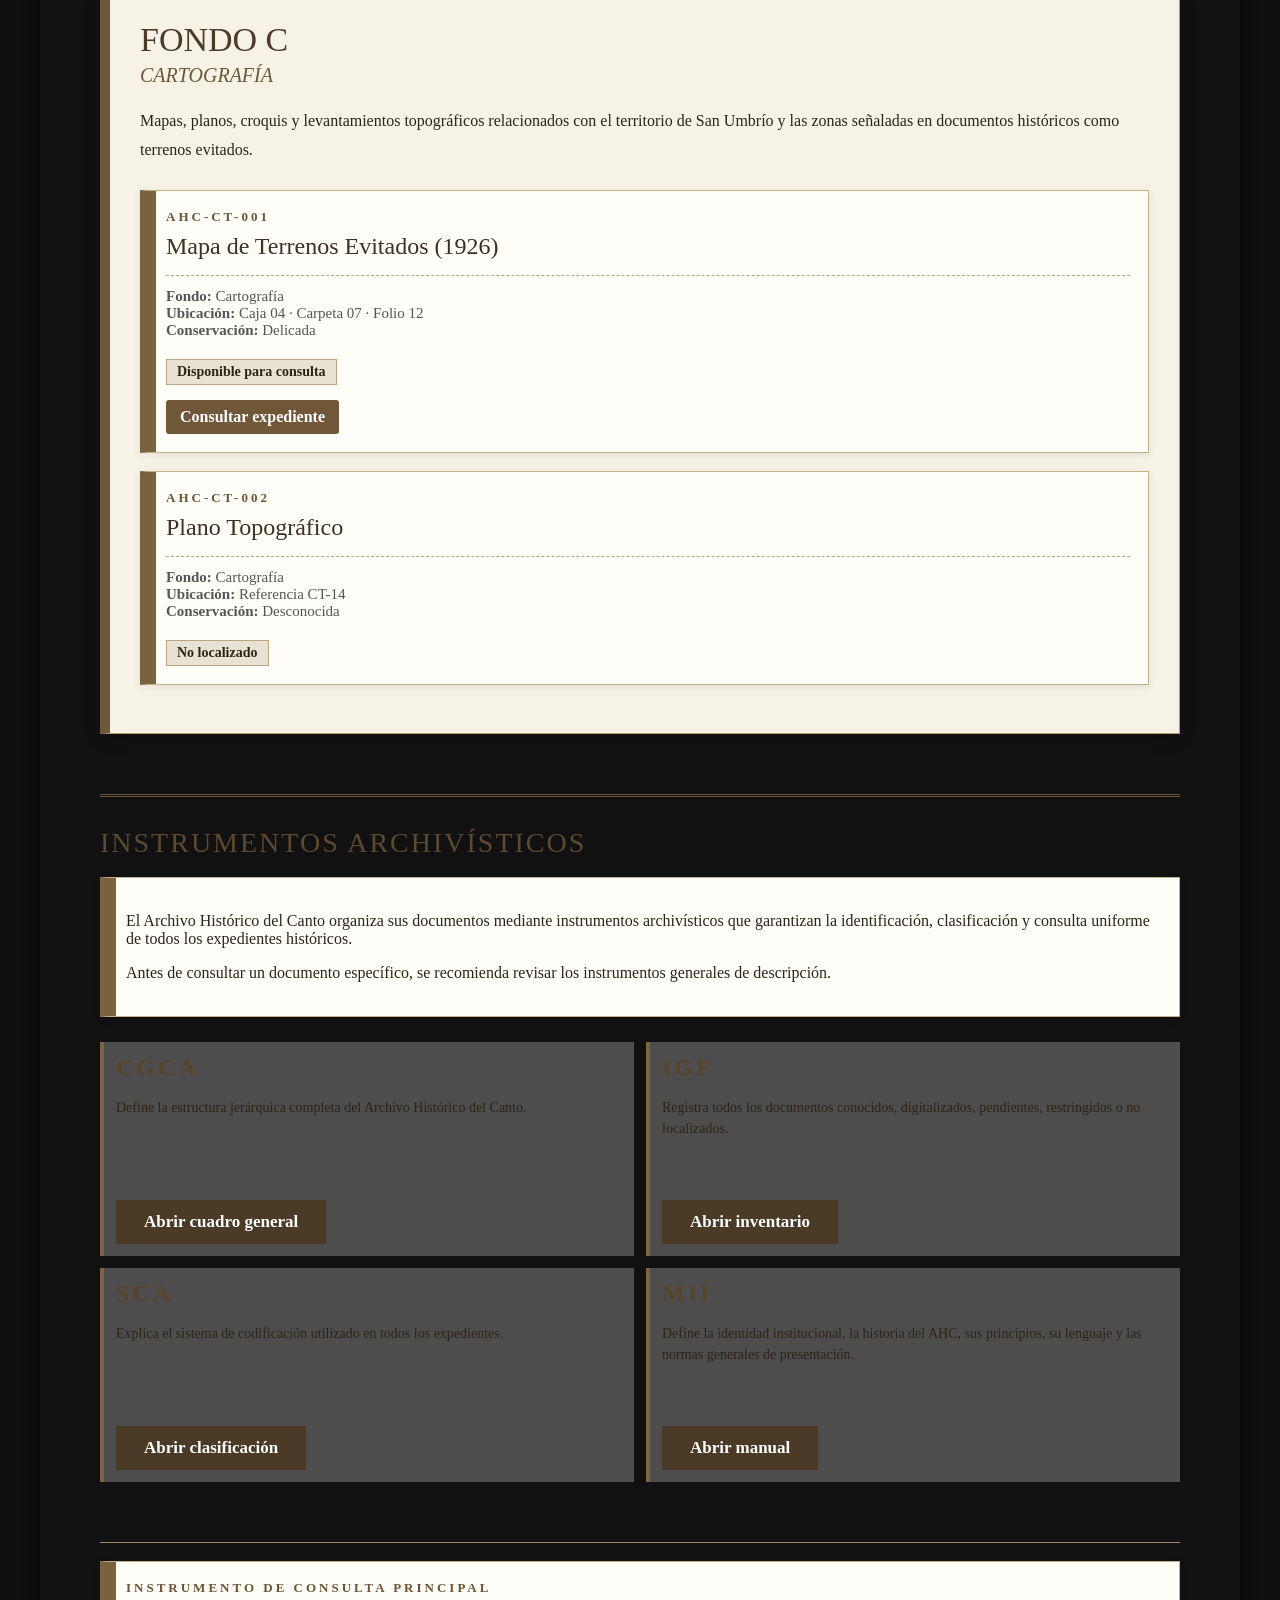
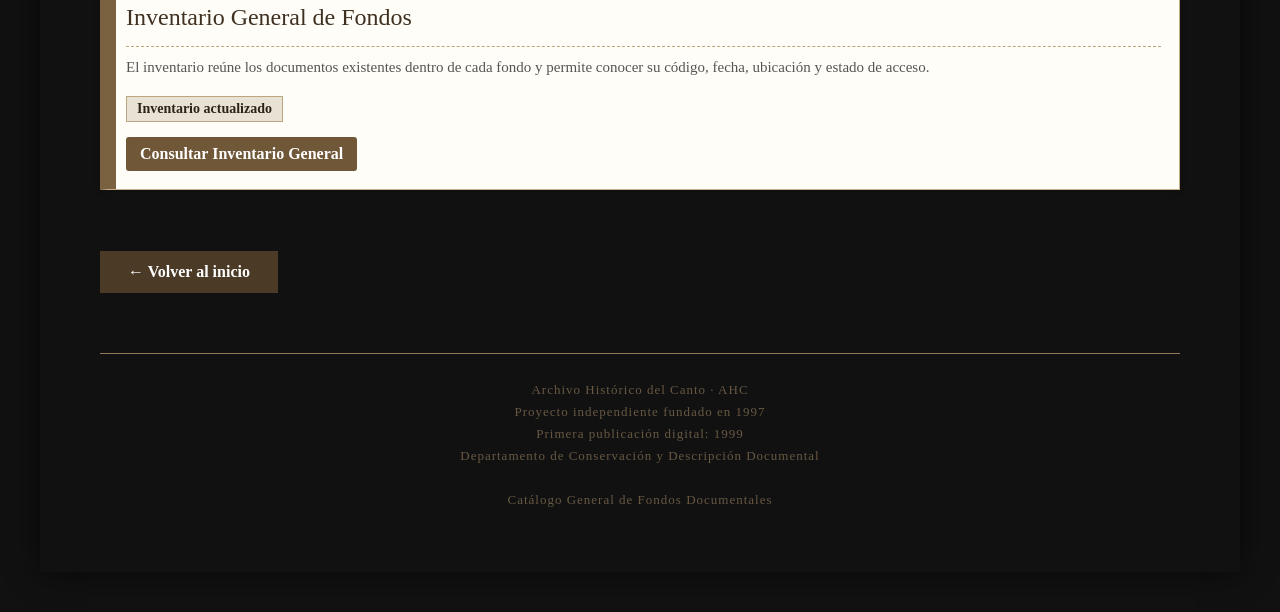
==== commit bed82ad8: "Update content and links in archivo.html" ====
--- a/archivo.html
+++ b/archivo.html
@@ -533,20 +533,17 @@
 
 <div class="estadistica">
 
-<strong>GE</strong>
-
-<p>
-Establece las reglas de diseño y la identidad visual del archivo.
-</p>
-
-<a href="guia-estilo.html" class="boton">
-
-Abrir guía
-
-</a>
-
-</div>
-
+<strong>MII</strong>
+
+<p>
+Define la identidad institucional, la historia del AHC, sus principios, su lenguaje y las normas generales de presentación.
+</p>
+
+<a href="manual-identidad-ahc.html" class="boton">
+Abrir manual
+</a>
+
+</div>
 </div>
 
 </div>
